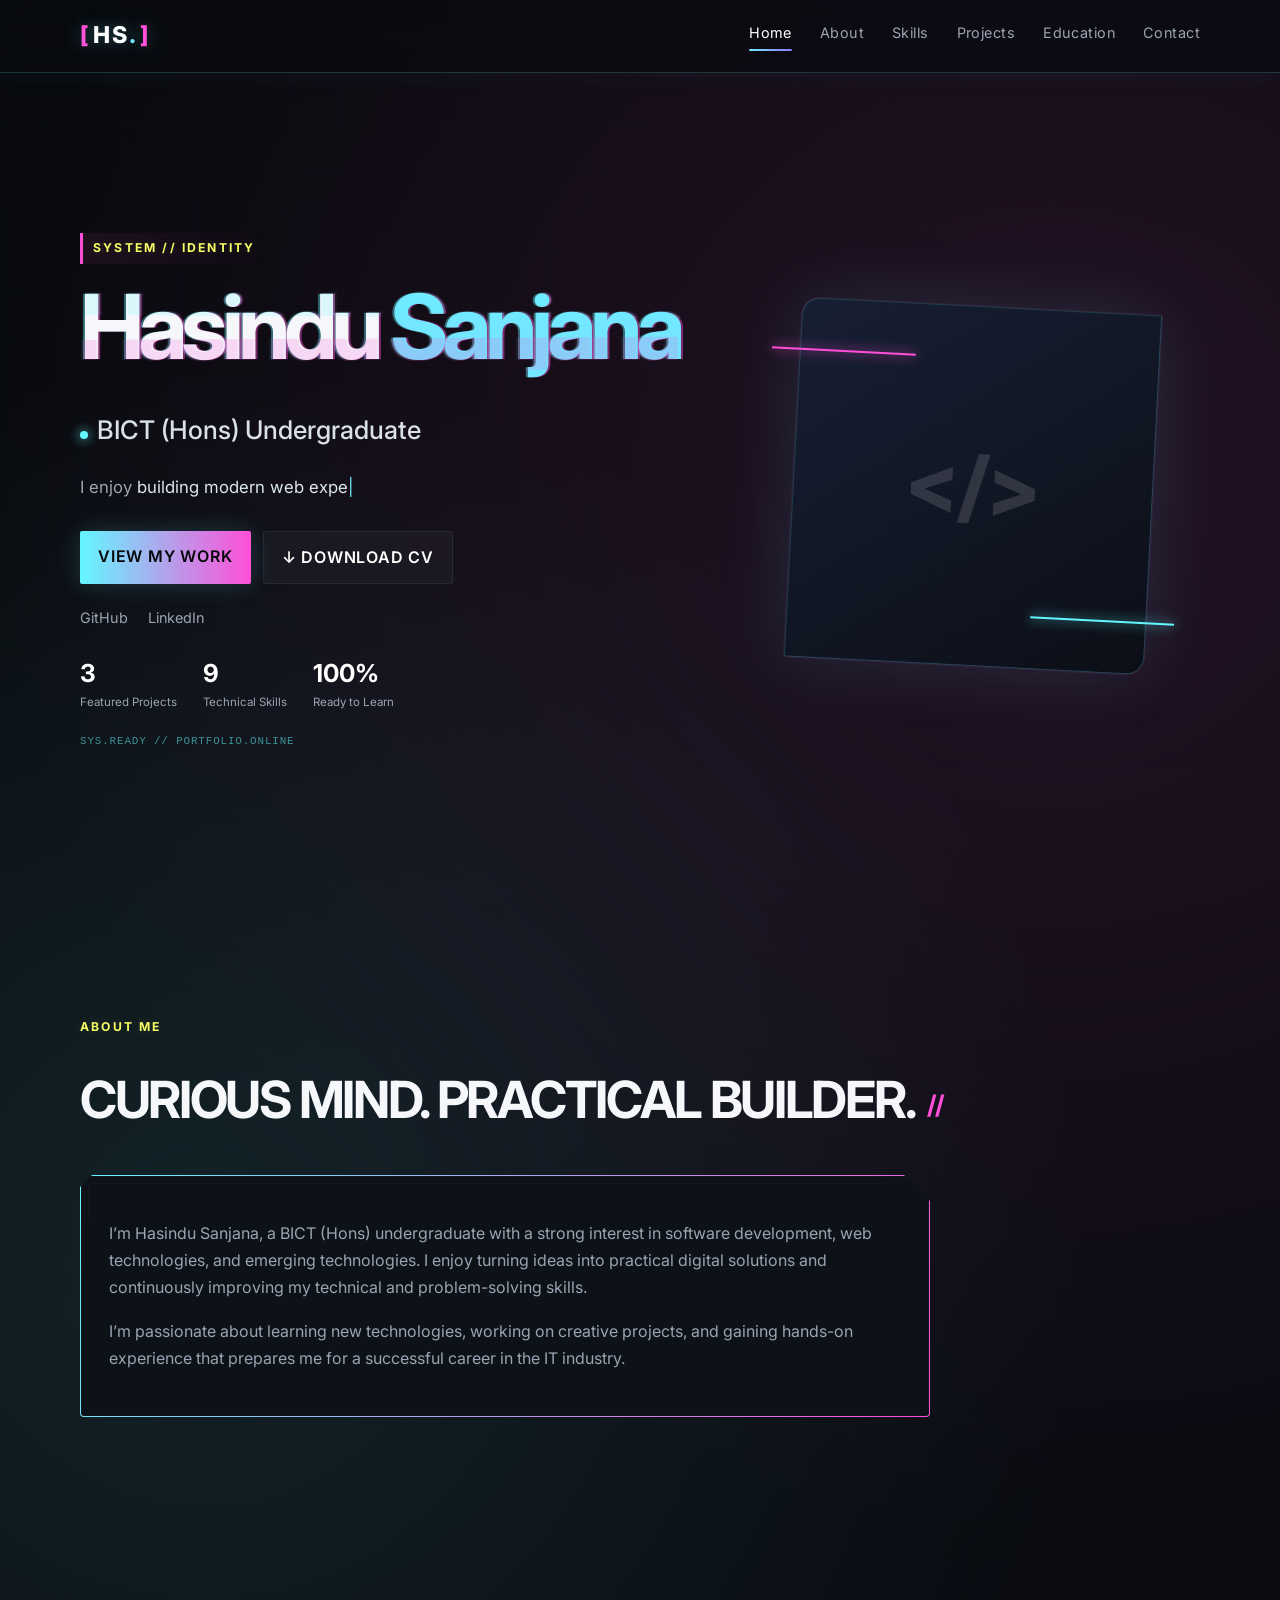
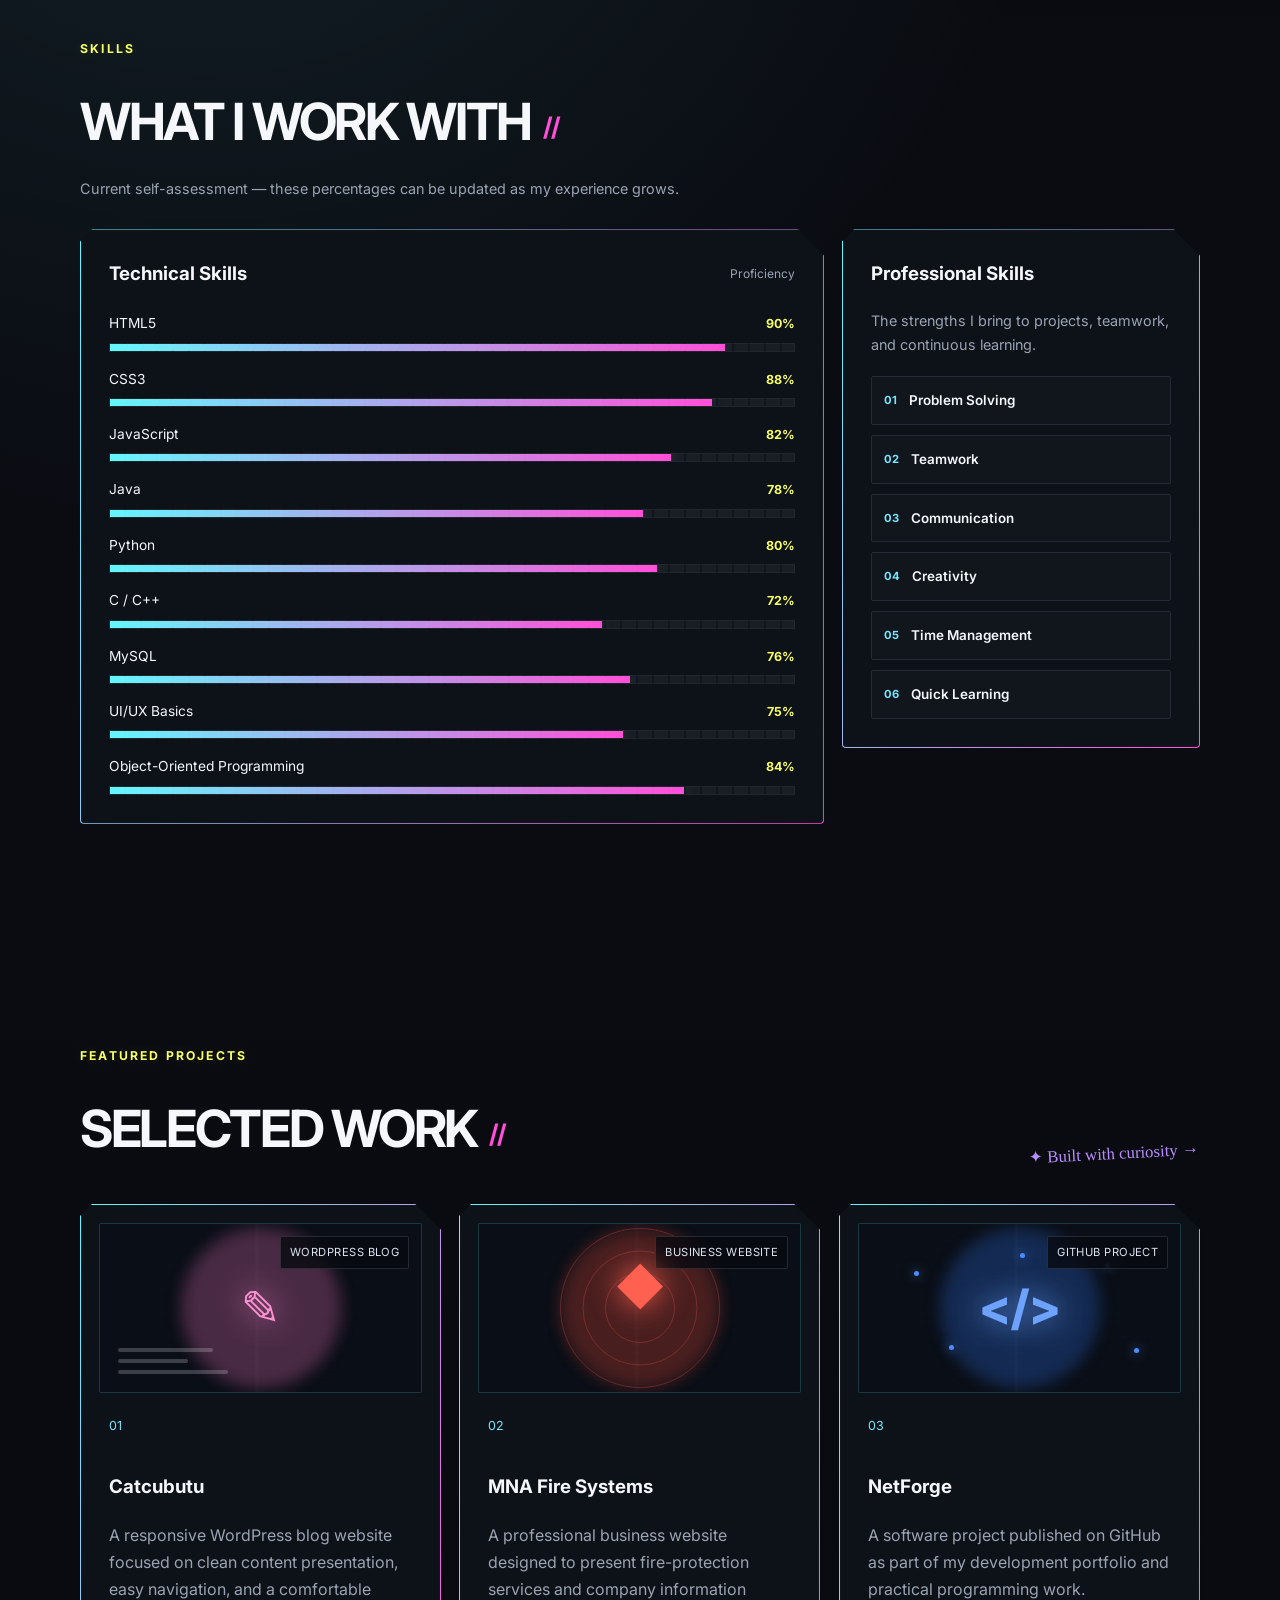
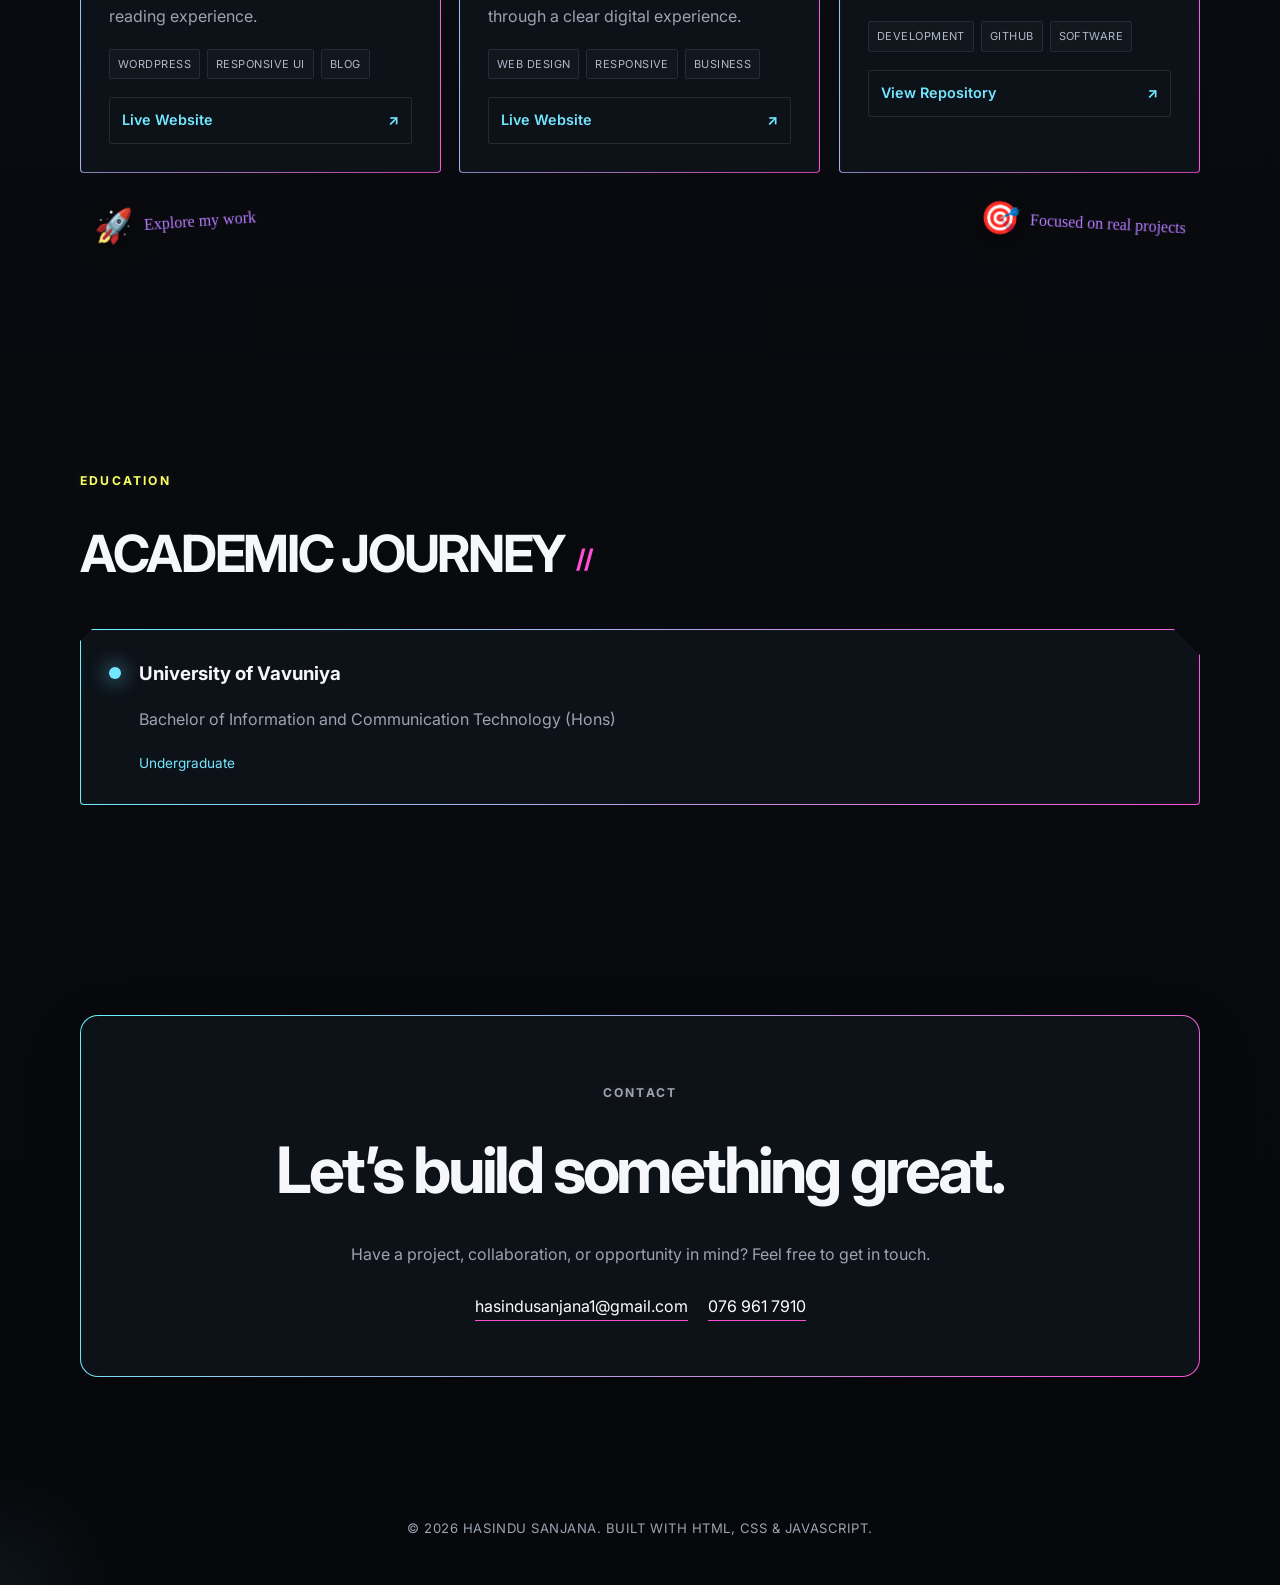
==== index.html @ 8f99d4d1 "first commit" ====
<!DOCTYPE html>
<html lang="en">
<head>
  <meta charset="UTF-8">
  <meta name="viewport" content="width=device-width, initial-scale=1.0">
  <meta name="description" content="Portfolio of Hasindu Sanjana, BICT (Hons) Undergraduate.">
  <title>Hasindu Sanjana | Portfolio</title>
  <link rel="stylesheet" href="style.css">
</head>
<body>
  <div class="punk-grid" aria-hidden="true"></div>
  <div class="scanlines" aria-hidden="true"></div>
  <div class="scroll-progress" aria-hidden="true"><span></span></div>
  <header>
    <nav class="nav container">
      <a class="logo" href="#home">HS<span>.</span></a>
      <button class="menu" aria-label="Toggle navigation">☰</button>
      <div class="nav-links">
        <a href="#home">Home</a><a href="#about">About</a><a href="#skills">Skills</a>
        <a href="#projects">Projects</a><a href="#education">Education</a><a href="#contact">Contact</a>
      </div>
    </nav>
  </header>

  <main>
    <section id="home" class="hero container">
      <div class="hero-copy reveal">
        <p class="eyebrow punk-label">SYSTEM // IDENTITY</p>
        <h1 class="glitch" data-text="Hasindu Sanjana">Hasindu <span>Sanjana</span></h1>
        <h2><span class="status-dot"></span>BICT (Hons) Undergraduate</h2>
        <p class="lead"><span id="typing-prefix">I enjoy </span><span id="typing-text"></span><span class="typing-cursor">|</span></p>
        <div class="actions">
          <a class="btn primary" href="#projects">View My Work</a>
          <a class="btn" href="Hasindu_Sanjana_CV.pdf" download>↓ Download CV</a>
        </div>
        <div class="socials">
          <a href="https://github.com/hasindusanjana1-pixel" target="_blank" rel="noopener">GitHub</a>
          <a href="https://www.linkedin.com/in/hasindu-sanjana-0719b5343" target="_blank" rel="noopener">LinkedIn</a>
        </div>
        <div class="hero-stats" aria-label="Portfolio highlights">
          <div><strong class="counter" data-target="3">0</strong><span>Featured Projects</span></div>
          <div><strong class="counter" data-target="9">0</strong><span>Technical Skills</span></div>
          <div><strong class="counter" data-target="100" data-suffix="%">0</strong><span>Ready to Learn</span></div>
        </div>
      </div>
      <div class="hero-art reveal" aria-hidden="true"><div class="orb"><span>&lt;/&gt;</span></div></div>
    </section>

    <section id="about" class="section container reveal">
      <p class="eyebrow">ABOUT ME</p><h2 class="section-title">Curious mind. Practical builder.</h2>
      <div class="glass punk-card about">
        <p>I’m Hasindu Sanjana, a BICT (Hons) undergraduate with a strong interest in software development, web technologies, and emerging technologies. I enjoy turning ideas into practical digital solutions and continuously improving my technical and problem-solving skills.</p>
        <p>I’m passionate about learning new technologies, working on creative projects, and gaining hands-on experience that prepares me for a successful career in the IT industry.</p>
      </div>
    </section>

    <section id="skills" class="section container reveal">
      <p class="eyebrow">SKILLS</p>
      <h2 class="section-title">What I work with</h2>
      <p class="skills-note">Current self-assessment — these percentages can be updated as my experience grows.</p>

      <div class="skills-layout">
        <article class="glass punk-card skill-chart-card">
          <div class="skill-chart-heading">
            <h3>Technical Skills</h3>
            <span>Proficiency</span>
          </div>

          <div class="skill-bars">
            <div class="skill-item" data-level="90">
              <div class="skill-meta"><span>HTML5</span><strong>90%</strong></div>
              <div class="skill-track"><span></span></div>
            </div>

            <div class="skill-item" data-level="88">
              <div class="skill-meta"><span>CSS3</span><strong>88%</strong></div>
              <div class="skill-track"><span></span></div>
            </div>

            <div class="skill-item" data-level="82">
              <div class="skill-meta"><span>JavaScript</span><strong>82%</strong></div>
              <div class="skill-track"><span></span></div>
            </div>

            <div class="skill-item" data-level="78">
              <div class="skill-meta"><span>Java</span><strong>78%</strong></div>
              <div class="skill-track"><span></span></div>
            </div>

            <div class="skill-item" data-level="80">
              <div class="skill-meta"><span>Python</span><strong>80%</strong></div>
              <div class="skill-track"><span></span></div>
            </div>

            <div class="skill-item" data-level="72">
              <div class="skill-meta"><span>C / C++</span><strong>72%</strong></div>
              <div class="skill-track"><span></span></div>
            </div>

            <div class="skill-item" data-level="76">
              <div class="skill-meta"><span>MySQL</span><strong>76%</strong></div>
              <div class="skill-track"><span></span></div>
            </div>

            <div class="skill-item" data-level="75">
              <div class="skill-meta"><span>UI/UX Basics</span><strong>75%</strong></div>
              <div class="skill-track"><span></span></div>
            </div>

            <div class="skill-item" data-level="84">
              <div class="skill-meta"><span>Object-Oriented Programming</span><strong>84%</strong></div>
              <div class="skill-track"><span></span></div>
            </div>
          </div>
        </article>

        <article class="glass punk-card professional-card">
          <h3>Professional Skills</h3>
          <p class="professional-intro">The strengths I bring to projects, teamwork, and continuous learning.</p>
          <div class="professional-grid">
            <div><span>01</span><b>Problem Solving</b></div>
            <div><span>02</span><b>Teamwork</b></div>
            <div><span>03</span><b>Communication</b></div>
            <div><span>04</span><b>Creativity</b></div>
            <div><span>05</span><b>Time Management</b></div>
            <div><span>06</span><b>Quick Learning</b></div>
          </div>
        </article>
      </div>
    </section>

    <section id="projects" class="section container reveal">
      <div class="project-heading">
        <div>
          <p class="eyebrow">FEATURED PROJECTS</p>
          <h2 class="section-title">Selected work</h2>
        </div>
        <div class="project-callout" aria-hidden="true">✦ Built with curiosity →</div>
      </div>

      <div class="project-grid">
        <article class="project glass punk-card tilt-card">
          <div class="project-visual blog-visual">
            <span class="visual-icon">✎</span>
            <div class="visual-lines"><i></i><i></i><i></i></div>
            <span class="floating-badge">WordPress Blog</span>
          </div>
          <div class="num">01</div>
          <h3>Catcubutu</h3>
          <p>A responsive WordPress blog website focused on clean content presentation, easy navigation, and a comfortable reading experience.</p>
          <div class="tech-row"><span>WordPress</span><span>Responsive UI</span><span>Blog</span></div>
          <a class="project-link" href="https://catcubutu.com/" target="_blank" rel="noopener">Live Website <b>↗</b></a>
        </article>

        <article class="project glass punk-card tilt-card">
          <div class="project-visual fire-visual">
            <span class="visual-icon">◆</span>
            <div class="fire-rings"><i></i><i></i><i></i></div>
            <span class="floating-badge">Business Website</span>
          </div>
          <div class="num">02</div>
          <h3>MNA Fire Systems</h3>
          <p>A professional business website designed to present fire-protection services and company information through a clear digital experience.</p>
          <div class="tech-row"><span>Web Design</span><span>Responsive</span><span>Business</span></div>
          <a class="project-link" href="https://mnafiresystems.com/" target="_blank" rel="noopener">Live Website <b>↗</b></a>
        </article>

        <article class="project glass punk-card tilt-card">
          <div class="project-visual netforge-visual">
            <span class="visual-icon">&lt;/&gt;</span>
            <div class="code-dots"><i></i><i></i><i></i><i></i><i></i></div>
            <span class="floating-badge">GitHub Project</span>
          </div>
          <div class="num">03</div>
          <h3>NetForge</h3>
          <p>A software project published on GitHub as part of my development portfolio and practical programming work.</p>
          <div class="tech-row"><span>Development</span><span>GitHub</span><span>Software</span></div>
          <a class="project-link" href="https://github.com/hasindusanjana1-pixel/netforge" target="_blank" rel="noopener">View Repository <b>↗</b></a>
        </article>
      </div>

      <div class="clipart-row" aria-hidden="true">
        <div class="clip rocket">🚀<span>Explore my work</span></div>
        <div class="clip target">🎯<span>Focused on real projects</span></div>
      </div>
    </section>

    <section id="education" class="section container reveal">
      <p class="eyebrow">EDUCATION</p><h2 class="section-title">Academic journey</h2>
      <article class="glass punk-card education"><div class="dot"></div><div>
        <h3>University of Vavuniya</h3>
        <p>Bachelor of Information and Communication Technology (Hons)</p><span>Undergraduate</span>
      </div></article>
    </section>

    <section id="contact" class="section container reveal">
      <div class="contact glass">
        <p class="eyebrow">CONTACT</p><h2>Let’s build something great.</h2>
        <p>Have a project, collaboration, or opportunity in mind? Feel free to get in touch.</p>
        <div class="contact-links">
          <a href="mailto:hasindusanjana1@gmail.com">hasindusanjana1@gmail.com</a>
          <a href="tel:+94769617910">076 961 7910</a>
        </div>
      </div>
    </section>
  </main>

  <button id="back-to-top" class="back-to-top" aria-label="Back to top">↑</button>

  <footer class="container">© <span id="year"></span> Hasindu Sanjana. Built with HTML, CSS & JavaScript.</footer>
  <script src="script.js"></script>
</body>
</html>
---- style.css ----
@import url('https://fonts.googleapis.com/css2?family=Inter:wght@400;500;600;700;800&display=swap');
:root{--bg:#090b10;--card:#11151dcc;--text:#f5f7fb;--muted:#9aa4b2;--line:#242b36;--accent:#72e7ff;--accent2:#8b7cff}
*{box-sizing:border-box}html{scroll-behavior:smooth}body{margin:0;background:radial-gradient(circle at 80% 10%,#17213a 0,transparent 27%),var(--bg);color:var(--text);font-family:Inter,system-ui,sans-serif;line-height:1.7}.container{width:min(1120px,90%);margin:auto}
header{position:fixed;inset:0 0 auto;z-index:20;background:#090b10b8;backdrop-filter:blur(16px);border-bottom:1px solid #ffffff0c}.nav{height:72px;display:flex;align-items:center;justify-content:space-between}.logo{font-size:1.45rem;font-weight:800;color:white;text-decoration:none}.logo span,.hero h1 span{color:var(--accent)}.nav-links{display:flex;gap:28px}.nav-links a,.socials a{color:var(--muted);text-decoration:none;font-size:.9rem}.nav-links a:hover,.socials a:hover{color:white}.menu{display:none;background:none;border:0;color:white;font-size:1.5rem}
.hero{min-height:100vh;display:grid;grid-template-columns:1.15fr .85fr;align-items:center;gap:50px;padding-top:72px}.eyebrow{letter-spacing:.18em;color:var(--accent);font-size:.76rem;font-weight:700}.hero h1{font-size:clamp(3.3rem,7vw,6.6rem);line-height:.92;margin:10px 0 18px;letter-spacing:-.07em}.hero h2{font-size:clamp(1.2rem,2vw,1.65rem);font-weight:500;color:#d9e0e9}.lead{max-width:620px;color:var(--muted);font-size:1.05rem}.actions{display:flex;gap:12px;flex-wrap:wrap;margin:30px 0 22px}.btn{padding:12px 18px;border:1px solid var(--line);border-radius:10px;color:white;text-decoration:none;font-weight:600;background:#ffffff08}.btn.primary{background:linear-gradient(135deg,var(--accent),var(--accent2));color:#071015;border:0}.socials{display:flex;gap:20px}
.hero-art{display:grid;place-items:center}.orb{width:min(360px,75vw);aspect-ratio:1;border-radius:50%;display:grid;place-items:center;background:radial-gradient(circle at 35% 30%,#72e7ff55,transparent 30%),linear-gradient(145deg,#172035,#0c1018);box-shadow:0 0 80px #72e7ff1f;border:1px solid #ffffff12}.orb span{font-size:5rem;font-weight:800;color:#ffffff22}
.section{padding:105px 0}.section-title{font-size:clamp(2rem,4vw,3.5rem);letter-spacing:-.045em;margin:6px 0 32px}.glass{background:linear-gradient(145deg,#151a23cc,#0d1118cc);border:1px solid var(--line);border-radius:18px;padding:28px;box-shadow:0 18px 55px #00000028}.about{max-width:850px}.about p,.project p,.contact>p,.education p{color:var(--muted)}
.skill-grid{display:grid;grid-template-columns:1fr 1fr;gap:18px}.glass h3{margin-top:0}.chips{display:flex;gap:9px;flex-wrap:wrap}.chips span{padding:8px 11px;border:1px solid var(--line);border-radius:999px;font-size:.82rem;color:#cdd5df;background:#ffffff05}
.project-grid{display:grid;grid-template-columns:repeat(3,1fr);gap:18px}.project{transition:.25s transform,.25s border-color}.project:hover{transform:translateY(-6px);border-color:#72e7ff66}.project .num{font-size:.78rem;color:var(--accent);margin-bottom:35px}.project a{color:var(--accent);text-decoration:none;font-weight:600;font-size:.9rem}
.education{display:flex;gap:18px;align-items:flex-start}.dot{width:12px;height:12px;border-radius:50%;background:var(--accent);box-shadow:0 0 20px var(--accent);margin-top:9px}.education h3{margin:0}.education span{color:var(--accent);font-size:.85rem}
.contact{text-align:center;padding:55px 25px}.contact h2{font-size:clamp(2rem,5vw,4rem);letter-spacing:-.05em;margin:6px 0}.contact-links{display:flex;justify-content:center;gap:20px;flex-wrap:wrap;margin-top:25px}.contact-links a{color:white;text-decoration:none;border-bottom:1px solid var(--accent)}
footer{padding:35px 0 45px;color:var(--muted);font-size:.82rem;text-align:center}.reveal{opacity:0;transform:translateY(22px);transition:.7s ease}.reveal.show{opacity:1;transform:none}
@media(max-width:800px){.hero{grid-template-columns:1fr}.hero-art{display:none}.skill-grid,.project-grid{grid-template-columns:1fr}.menu{display:block}.nav-links{display:none;position:absolute;top:72px;left:5%;right:5%;padding:18px;flex-direction:column;background:#10141cf5;border:1px solid var(--line);border-radius:14px}.nav-links.open{display:flex}.section{padding:80px 0}}


/* Interactive enhancements */
.scroll-progress{position:fixed;left:0;right:0;top:0;height:3px;z-index:100;background:transparent}
.scroll-progress span{display:block;height:100%;width:0;background:linear-gradient(90deg,var(--accent),var(--accent2));box-shadow:0 0 14px var(--accent)}
.nav-links a.active{color:white}
.nav-links a.active::after{content:"";display:block;height:2px;margin-top:4px;background:linear-gradient(90deg,var(--accent),var(--accent2));border-radius:99px}

.typing-cursor{color:var(--accent);animation:blink .8s steps(1) infinite}
@keyframes blink{50%{opacity:0}}

.hero-stats{display:flex;gap:26px;flex-wrap:wrap;margin-top:30px}
.hero-stats div{display:flex;flex-direction:column}
.hero-stats strong{font-size:1.55rem;line-height:1;color:white}
.hero-stats span{font-size:.72rem;color:var(--muted);margin-top:7px}

.project-heading{display:flex;justify-content:space-between;gap:30px;align-items:end}
.project-callout{font-family:cursive;color:#bb8cff;transform:rotate(-3deg);padding-bottom:35px;font-size:1.05rem}
.project{position:relative;overflow:hidden;transform-style:preserve-3d;will-change:transform}
.project::after{content:"";position:absolute;inset:-1px;pointer-events:none;background:radial-gradient(400px circle at var(--mx,50%) var(--my,50%),#72e7ff16,transparent 42%);opacity:0;transition:.25s}
.project:hover::after{opacity:1}
.project > *{position:relative;z-index:1}
.project-visual{height:170px;border:1px solid #ffffff13;border-radius:13px;margin:-10px -10px 22px;position:relative;overflow:hidden;display:grid;place-items:center;background:#0a0e16}
.project-visual::before{content:"";position:absolute;width:160px;height:160px;border-radius:50%;filter:blur(8px);opacity:.26}
.blog-visual::before{background:#ff7cc8}
.fire-visual::before{background:#ff503c}
.netforge-visual::before{background:#347cff}
.visual-icon{font-size:3rem;font-weight:800;position:relative;z-index:2;text-shadow:0 0 30px currentColor}
.blog-visual .visual-icon{color:#ff91d3}
.fire-visual .visual-icon{color:#ff604f}
.netforge-visual .visual-icon{color:#6da3ff}
.floating-badge{position:absolute;right:12px;top:12px;padding:6px 9px;border-radius:999px;background:#080b11cc;border:1px solid #ffffff1f;color:#dce4ef;font-size:.7rem;backdrop-filter:blur(8px)}
.visual-lines{position:absolute;left:18px;bottom:18px;display:grid;gap:7px}
.visual-lines i{display:block;height:4px;border-radius:9px;background:#ffffff34;width:95px}
.visual-lines i:nth-child(2){width:70px}.visual-lines i:nth-child(3){width:110px}
.fire-rings i{position:absolute;border:1px solid #ff5b4d44;border-radius:50%;inset:50%;transform:translate(-50%,-50%)}
.fire-rings i:nth-child(1){width:70px;height:70px}.fire-rings i:nth-child(2){width:115px;height:115px}.fire-rings i:nth-child(3){width:160px;height:160px}
.code-dots{position:absolute;inset:0}
.code-dots i{position:absolute;width:5px;height:5px;border-radius:50%;background:#4a8cff;box-shadow:0 0 12px #4a8cff}
.code-dots i:nth-child(1){left:17%;top:28%}.code-dots i:nth-child(2){left:28%;top:72%}.code-dots i:nth-child(3){right:22%;top:23%}.code-dots i:nth-child(4){right:13%;bottom:23%}.code-dots i:nth-child(5){left:50%;top:17%}
.tech-row{display:flex;flex-wrap:wrap;gap:7px;margin:18px 0}
.tech-row span{font-size:.69rem;border:1px solid var(--line);border-radius:999px;padding:5px 8px;color:#aeb9c8;background:#ffffff05}
.project-link{display:flex;justify-content:space-between;align-items:center;margin-top:16px;padding:10px 12px;border:1px solid #ffffff1a;border-radius:10px}
.project-link b{transition:.2s transform}
.project-link:hover b{transform:translate(3px,-3px)}

.clipart-row{display:flex;justify-content:space-between;align-items:center;margin-top:22px;padding:0 14px}
.clip{display:flex;align-items:center;gap:10px;font-size:2rem;filter:drop-shadow(0 8px 18px #000)}
.clip span{font-family:cursive;color:#b77cff;font-size:1rem}
.rocket{transform:rotate(-4deg)}.target{transform:rotate(3deg)}

.back-to-top{position:fixed;right:22px;bottom:22px;width:46px;height:46px;border-radius:50%;border:1px solid #ffffff1f;background:#111823e6;color:white;font-size:1.2rem;cursor:pointer;opacity:0;visibility:hidden;transform:translateY(12px);transition:.25s;z-index:50;backdrop-filter:blur(12px)}
.back-to-top.show{opacity:1;visibility:visible;transform:none}
.back-to-top:hover{border-color:var(--accent);box-shadow:0 0 25px #72e7ff25}

.cursor-glow{position:fixed;width:260px;height:260px;border-radius:50%;pointer-events:none;z-index:-1;background:radial-gradient(circle,#72e7ff0e,transparent 65%);transform:translate(-50%,-50%)}

@media(max-width:800px){
  .project-heading{align-items:flex-start}.project-callout{display:none}
  .clipart-row{justify-content:center}.target{display:none}
  .hero-stats{gap:18px}.hero-stats div{min-width:92px}
}
@media(prefers-reduced-motion:reduce){
  *,*::before,*::after{scroll-behavior:auto!important;animation:none!important;transition:none!important}
  .reveal{opacity:1;transform:none}
}


/* Skill percentage chart */
.skills-note{color:var(--muted);margin-top:-20px;margin-bottom:28px;font-size:.9rem}
.skills-layout{display:grid;grid-template-columns:1.35fr .65fr;gap:18px;align-items:start}
.skill-chart-heading{display:flex;justify-content:space-between;align-items:center;margin-bottom:22px}
.skill-chart-heading h3{margin:0}
.skill-chart-heading span{font-size:.75rem;color:var(--muted)}
.skill-bars{display:grid;gap:16px}
.skill-meta{display:flex;justify-content:space-between;gap:14px;align-items:center;margin-bottom:7px;font-size:.86rem}
.skill-meta strong{color:var(--accent);font-size:.78rem}
.skill-track{height:9px;border-radius:999px;background:#ffffff0a;border:1px solid #ffffff0b;overflow:hidden}
.skill-track span{display:block;width:0;height:100%;border-radius:inherit;background:linear-gradient(90deg,var(--accent),var(--accent2));box-shadow:0 0 16px #72e7ff33;transition:width 1.15s cubic-bezier(.2,.8,.2,1)}
.skill-item.animate .skill-track span{width:var(--level)}
.professional-intro{color:var(--muted);font-size:.9rem;margin-bottom:18px}
.professional-grid{display:grid;gap:10px}
.professional-grid div{display:flex;align-items:center;gap:12px;padding:12px;border:1px solid var(--line);border-radius:12px;background:#ffffff04;transition:.2s transform,.2s border-color}
.professional-grid div:hover{transform:translateX(4px);border-color:#72e7ff55}
.professional-grid span{font-size:.7rem;color:var(--accent);font-weight:700}
.professional-grid b{font-size:.84rem;font-weight:600}
#typing-text{color:#dce6f2}
@media(max-width:800px){
  .skills-layout{grid-template-columns:1fr}
}


/* =========================================================
   CYBERPUNK / PUNK VISUAL LAYER
   ========================================================= */

:root{
  --punk-cyan:#63f6ff;
  --punk-pink:#ff4fd8;
  --punk-yellow:#f8ff65;
  --punk-deep:#08090d;
}

/* Background grid + subtle scanlines */
body{
  position:relative;
  overflow-x:hidden;
  background:
    radial-gradient(circle at 82% 10%, rgba(255,79,216,.11), transparent 24%),
    radial-gradient(circle at 16% 26%, rgba(99,246,255,.10), transparent 24%),
    linear-gradient(180deg,#08090d 0%,#0a0c12 45%,#07080b 100%);
}
.punk-grid{
  position:fixed;
  inset:0;
  pointer-events:none;
  z-index:-3;
  opacity:.2;
  background-image:
    linear-gradient(rgba(99,246,255,.08) 1px,transparent 1px),
    linear-gradient(90deg,rgba(99,246,255,.08) 1px,transparent 1px);
  background-size:42px 42px;
  mask-image:linear-gradient(to bottom,rgba(0,0,0,.85),transparent 92%);
}
.scanlines{
  position:fixed;
  inset:0;
  z-index:90;
  pointer-events:none;
  opacity:.055;
  background:repeating-linear-gradient(
    to bottom,
    rgba(255,255,255,.45) 0,
    rgba(255,255,255,.45) 1px,
    transparent 1px,
    transparent 4px
  );
  mix-blend-mode:soft-light;
}

/* Navigation */
header{
  border-bottom:1px solid rgba(99,246,255,.18);
  box-shadow:0 0 28px rgba(99,246,255,.05);
}
.logo{
  letter-spacing:.08em;
  text-shadow:0 0 16px rgba(99,246,255,.35);
}
.logo::before{
  content:"[";
  color:var(--punk-pink);
  margin-right:3px;
}
.logo::after{
  content:"]";
  color:var(--punk-pink);
  margin-left:3px;
}
.nav-links a{
  position:relative;
  letter-spacing:.03em;
}
.nav-links a:hover{
  color:var(--punk-cyan);
  text-shadow:0 0 10px rgba(99,246,255,.45);
}

/* Hero punk label */
.punk-label{
  display:inline-flex;
  align-items:center;
  gap:9px;
  padding:5px 10px;
  border-left:3px solid var(--punk-pink);
  background:linear-gradient(90deg,rgba(255,79,216,.08),transparent);
  color:var(--punk-yellow);
}
.status-dot{
  display:inline-block;
  width:8px;
  height:8px;
  margin-right:9px;
  border-radius:50%;
  background:var(--punk-cyan);
  box-shadow:0 0 12px var(--punk-cyan);
  animation:pulseDot 1.6s infinite;
}
@keyframes pulseDot{
  50%{opacity:.45;box-shadow:0 0 4px var(--punk-cyan)}
}

/* Glitch title */
.glitch{
  position:relative;
  display:inline-block;
  text-shadow:
    2px 0 0 rgba(255,79,216,.45),
    -2px 0 0 rgba(99,246,255,.4);
}
.glitch::before,
.glitch::after{
  content:attr(data-text);
  position:absolute;
  inset:0;
  pointer-events:none;
  opacity:.18;
}
.glitch::before{
  color:var(--punk-cyan);
  transform:translate(2px,-1px);
  clip-path:polygon(0 0,100% 0,100% 40%,0 36%);
  animation:glitchTop 3.8s infinite steps(1);
}
.glitch::after{
  color:var(--punk-pink);
  transform:translate(-2px,1px);
  clip-path:polygon(0 64%,100% 60%,100% 100%,0 100%);
  animation:glitchBottom 4.4s infinite steps(1);
}
@keyframes glitchTop{
  0%,88%,100%{transform:translate(2px,-1px)}
  89%{transform:translate(7px,-2px)}
  91%{transform:translate(-5px,1px)}
  93%{transform:translate(2px,-1px)}
}
@keyframes glitchBottom{
  0%,84%,100%{transform:translate(-2px,1px)}
  85%{transform:translate(-7px,2px)}
  87%{transform:translate(6px,-1px)}
  89%{transform:translate(-2px,1px)}
}

/* Punk cards */
.punk-card{
  position:relative;
  border-radius:4px;
  border:1px solid rgba(99,246,255,.18);
  background:
    linear-gradient(135deg,rgba(18,22,30,.94),rgba(10,12,18,.95)),
    linear-gradient(90deg,rgba(255,79,216,.08),transparent);
  clip-path:polygon(
    0 12px,
    12px 0,
    calc(100% - 26px) 0,
    100% 26px,
    100% 100%,
    0 100%
  );
  box-shadow:
    inset 0 0 0 1px rgba(255,255,255,.015),
    0 18px 50px rgba(0,0,0,.35);
}
.punk-card::before{
  content:"";
  position:absolute;
  top:0;
  left:18px;
  width:62px;
  height:2px;
  background:linear-gradient(90deg,var(--punk-cyan),var(--punk-pink));
  box-shadow:0 0 16px rgba(99,246,255,.4);
}
.punk-card:hover{
  border-color:rgba(99,246,255,.55);
  box-shadow:
    0 0 0 1px rgba(255,79,216,.08),
    0 0 34px rgba(99,246,255,.09),
    0 20px 60px rgba(0,0,0,.4);
}

/* Section headers */
.section-title{
  position:relative;
  display:inline-block;
  text-transform:uppercase;
}
.section-title::after{
  content:"//";
  margin-left:12px;
  color:var(--punk-pink);
  font-size:.5em;
  vertical-align:middle;
}
.eyebrow{
  color:var(--punk-yellow);
  text-shadow:0 0 12px rgba(248,255,101,.15);
}

/* Buttons */
.btn{
  border-radius:2px;
  text-transform:uppercase;
  letter-spacing:.05em;
  position:relative;
  overflow:hidden;
}
.btn::before{
  content:"";
  position:absolute;
  inset:0;
  background:linear-gradient(90deg,transparent,rgba(255,255,255,.08),transparent);
  transform:translateX(-120%);
  transition:.45s transform;
}
.btn:hover::before{transform:translateX(120%)}
.btn.primary{
  background:linear-gradient(90deg,var(--punk-cyan),var(--punk-pink));
  color:#05070a;
  box-shadow:0 0 24px rgba(99,246,255,.18);
}

/* Hero art */
.orb{
  border-radius:18px 2px 18px 2px;
  transform:rotate(3deg);
  background:
    linear-gradient(145deg,rgba(23,32,53,.95),rgba(11,15,22,.96)),
    repeating-linear-gradient(90deg,transparent 0 14px,rgba(255,255,255,.02) 14px 15px);
  border:1px solid rgba(99,246,255,.2);
  box-shadow:
    0 0 0 1px rgba(255,79,216,.08),
    0 0 75px rgba(99,246,255,.12);
}
.orb::before,
.orb::after{
  content:"";
  position:absolute;
  width:40%;
  height:2px;
  background:var(--punk-pink);
  box-shadow:0 0 12px var(--punk-pink);
}
.orb::before{top:14%;left:-8%}
.orb::after{bottom:14%;right:-8%;background:var(--punk-cyan);box-shadow:0 0 12px var(--punk-cyan)}

/* Skill chart punk treatment */
.skill-track{
  border-radius:0;
  background:
    repeating-linear-gradient(
      90deg,
      rgba(255,255,255,.05) 0 14px,
      rgba(255,255,255,.015) 14px 16px
    );
}
.skill-track span{
  border-radius:0;
  background:linear-gradient(90deg,var(--punk-cyan),var(--punk-pink));
}
.skill-meta strong{
  color:var(--punk-yellow);
}
.professional-grid div{
  border-radius:2px;
}
.professional-grid div:hover{
  border-color:var(--punk-pink);
  box-shadow:inset 4px 0 0 var(--punk-pink);
}

/* Project visuals */
.project-visual{
  border-radius:2px;
  border-color:rgba(99,246,255,.18);
}
.project-visual::after{
  content:"";
  position:absolute;
  inset:0;
  background:
    linear-gradient(90deg,transparent 0 48%,rgba(255,255,255,.025) 49%,transparent 50%),
    repeating-linear-gradient(0deg,transparent 0 7px,rgba(255,255,255,.02) 8px);
  pointer-events:none;
}
.floating-badge,
.tech-row span{
  border-radius:2px;
  text-transform:uppercase;
  letter-spacing:.04em;
}
.project-link{
  border-radius:2px;
}
.project-link:hover{
  color:var(--punk-yellow);
  border-color:var(--punk-yellow);
}

/* Contact */
.contact-links a{
  border-bottom-color:var(--punk-pink);
}
.contact-links a:hover{
  color:var(--punk-cyan);
  text-shadow:0 0 12px rgba(99,246,255,.3);
}

/* Footer */
footer{
  letter-spacing:.04em;
  text-transform:uppercase;
}

/* Random tiny HUD tags */
.hero-copy::after{
  content:"SYS.READY // PORTFOLIO.ONLINE";
  display:block;
  margin-top:20px;
  font-family:monospace;
  font-size:.68rem;
  letter-spacing:.08em;
  color:rgba(99,246,255,.55);
}

/* Mobile tuning */
@media(max-width:800px){
  .scanlines{opacity:.035}
  .punk-grid{background-size:30px 30px;opacity:.14}
  .glitch::before,.glitch::after{display:none}
  .punk-card{clip-path:polygon(0 8px,8px 0,calc(100% - 18px) 0,100% 18px,100% 100%,0 100%)}
}

@media(prefers-reduced-motion:reduce){
  .glitch::before,.glitch::after,.status-dot{animation:none!important}
}

.punk-flicker{
  filter:brightness(1.35);
  text-shadow:
    2px 0 var(--punk-pink),
    -2px 0 var(--punk-cyan),
    0 0 18px rgba(99,246,255,.45)!important;
}


/* About section: neon accent now travels around the whole card */
#about .about{
  position:relative;
  overflow:hidden;
  border:1px solid transparent;
  background:
    linear-gradient(#0d1118,#0d1118) padding-box,
    linear-gradient(115deg,
      var(--punk-cyan),
      var(--punk-pink),
      rgba(99,246,255,.18),
      var(--punk-cyan)
    ) border-box;
  background-size:100% 100%, 300% 300%;
  animation:aboutBorderFlow 5.5s linear infinite;
}

/* Remove the old short line on top of this card only */
#about .about::before{
  display:none;
}

#about .about::after{
  content:"";
  position:absolute;
  inset:7px;
  pointer-events:none;
  border:1px solid rgba(255,255,255,.025);
  clip-path:polygon(0 0,38px 0,38px 1px,1px 1px,1px 38px,0 38px,0 0,
                    100% 0,calc(100% - 38px) 0,calc(100% - 38px) 1px,calc(100% - 1px) 1px,calc(100% - 1px) 38px,100% 38px);
}

@keyframes aboutBorderFlow{
  0%{background-position:0 0,0% 50%}
  50%{background-position:0 0,100% 50%}
  100%{background-position:0 0,0% 50%}
}

@media(prefers-reduced-motion:reduce){
  #about .about{animation:none}
}


/* Apply animated neon border flow to the main portfolio cards */
#skills .glass,
#projects .project,
#education .education,
#contact .contact{
  position:relative;
  overflow:hidden;
  border:1px solid transparent;
  background:
    linear-gradient(#0d1118,#0d1118) padding-box,
    linear-gradient(115deg,
      var(--punk-cyan),
      var(--punk-pink),
      rgba(99,246,255,.18),
      var(--punk-cyan)
    ) border-box;
  background-size:100% 100%, 300% 300%;
  animation:sectionBorderFlow 5.5s linear infinite;
}

/* Remove short top accent line where the full border animation is used */
#skills .glass::before,
#projects .project::before,
#education .education::before,
#contact .contact::before{
  display:none;
}

@keyframes sectionBorderFlow{
  0%{background-position:0 0,0% 50%}
  50%{background-position:0 0,100% 50%}
  100%{background-position:0 0,0% 50%}
}

@media(prefers-reduced-motion:reduce){
  #skills .glass,
  #projects .project,
  #education .education,
  #contact .contact{
    animation:none;
  }
}
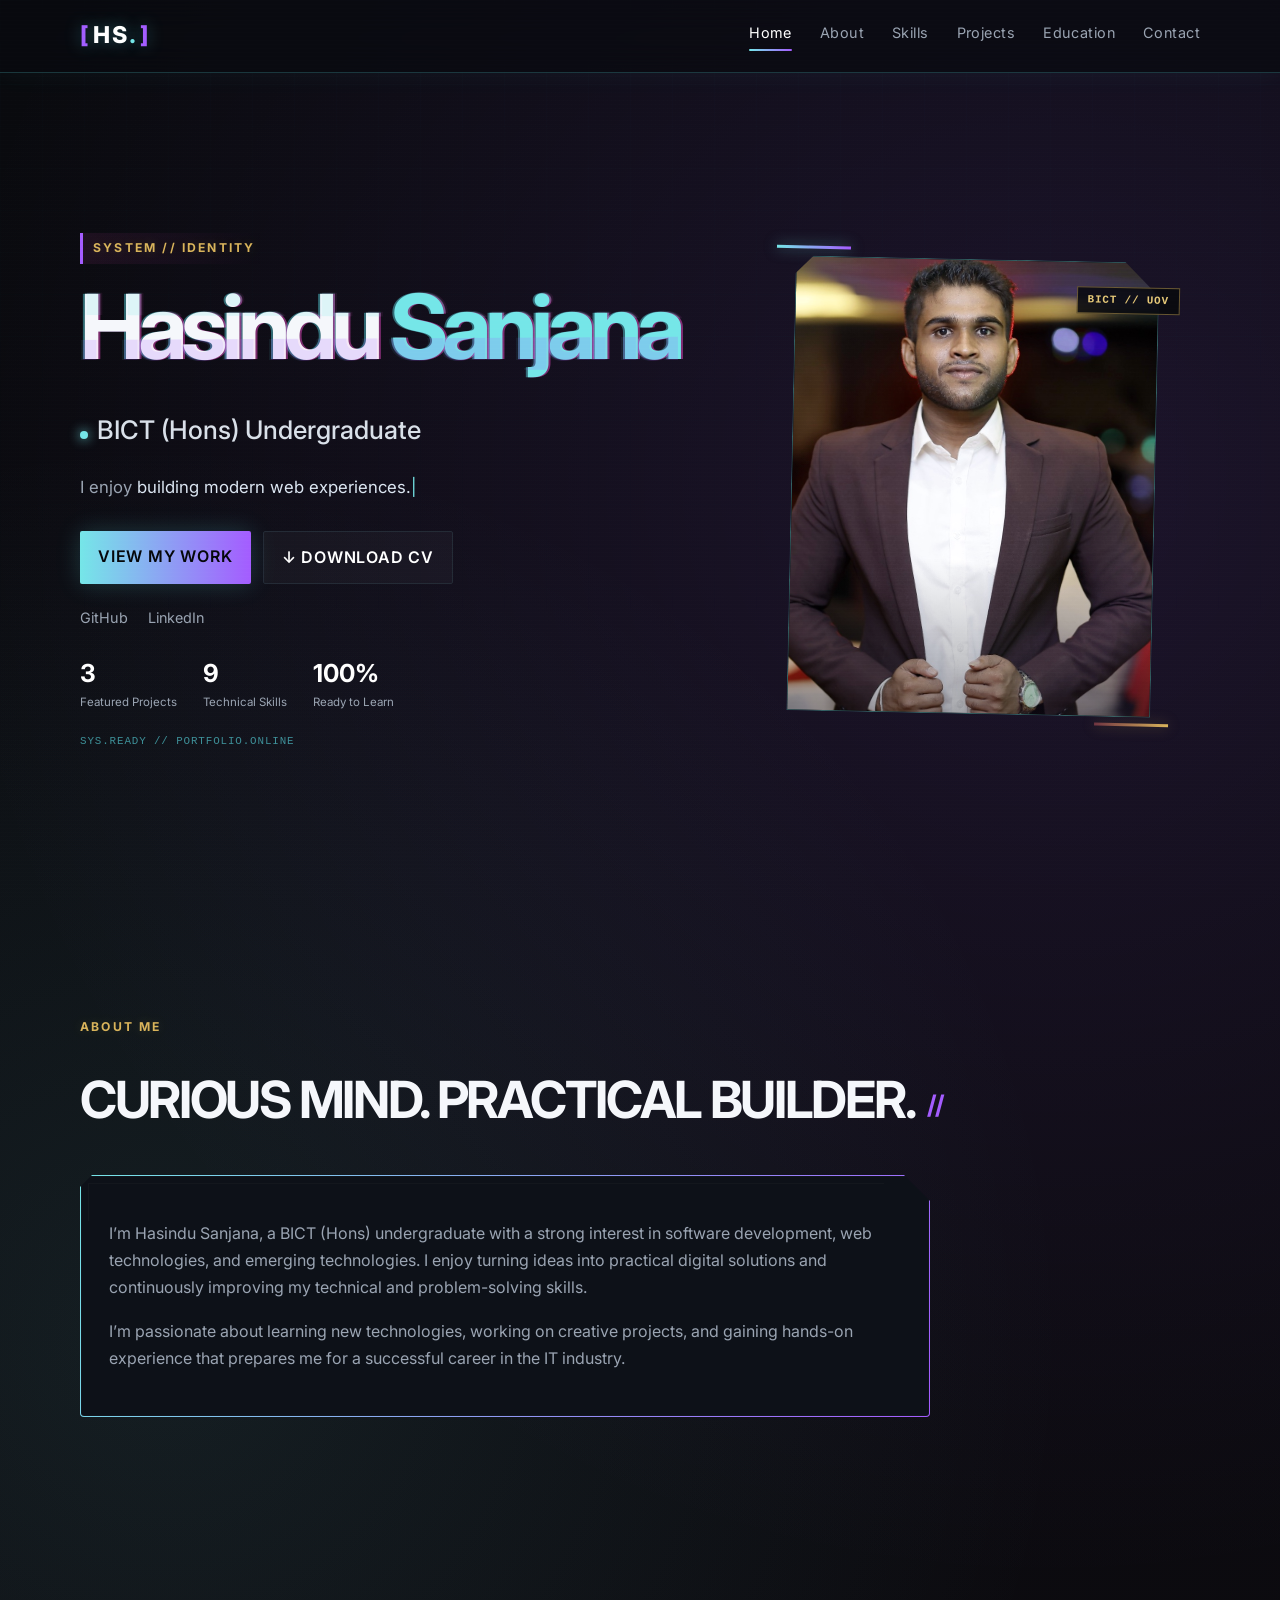
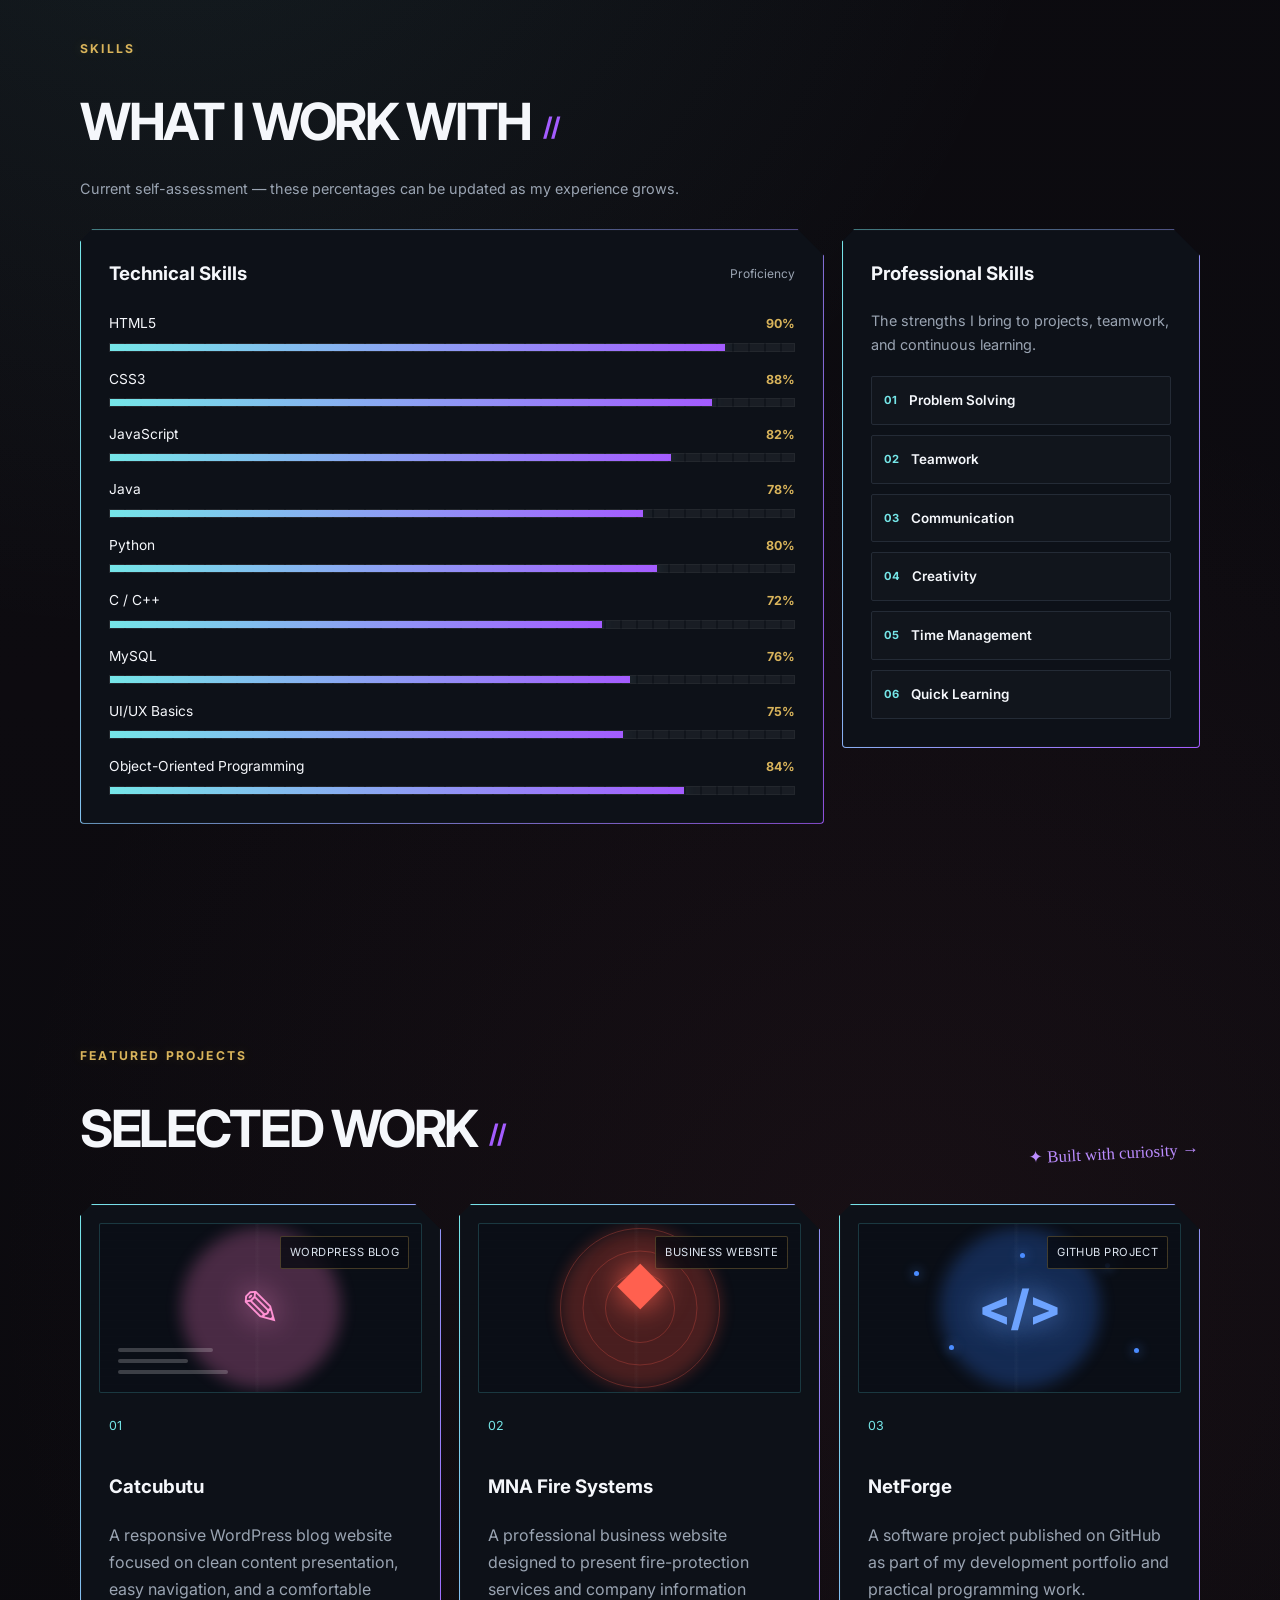
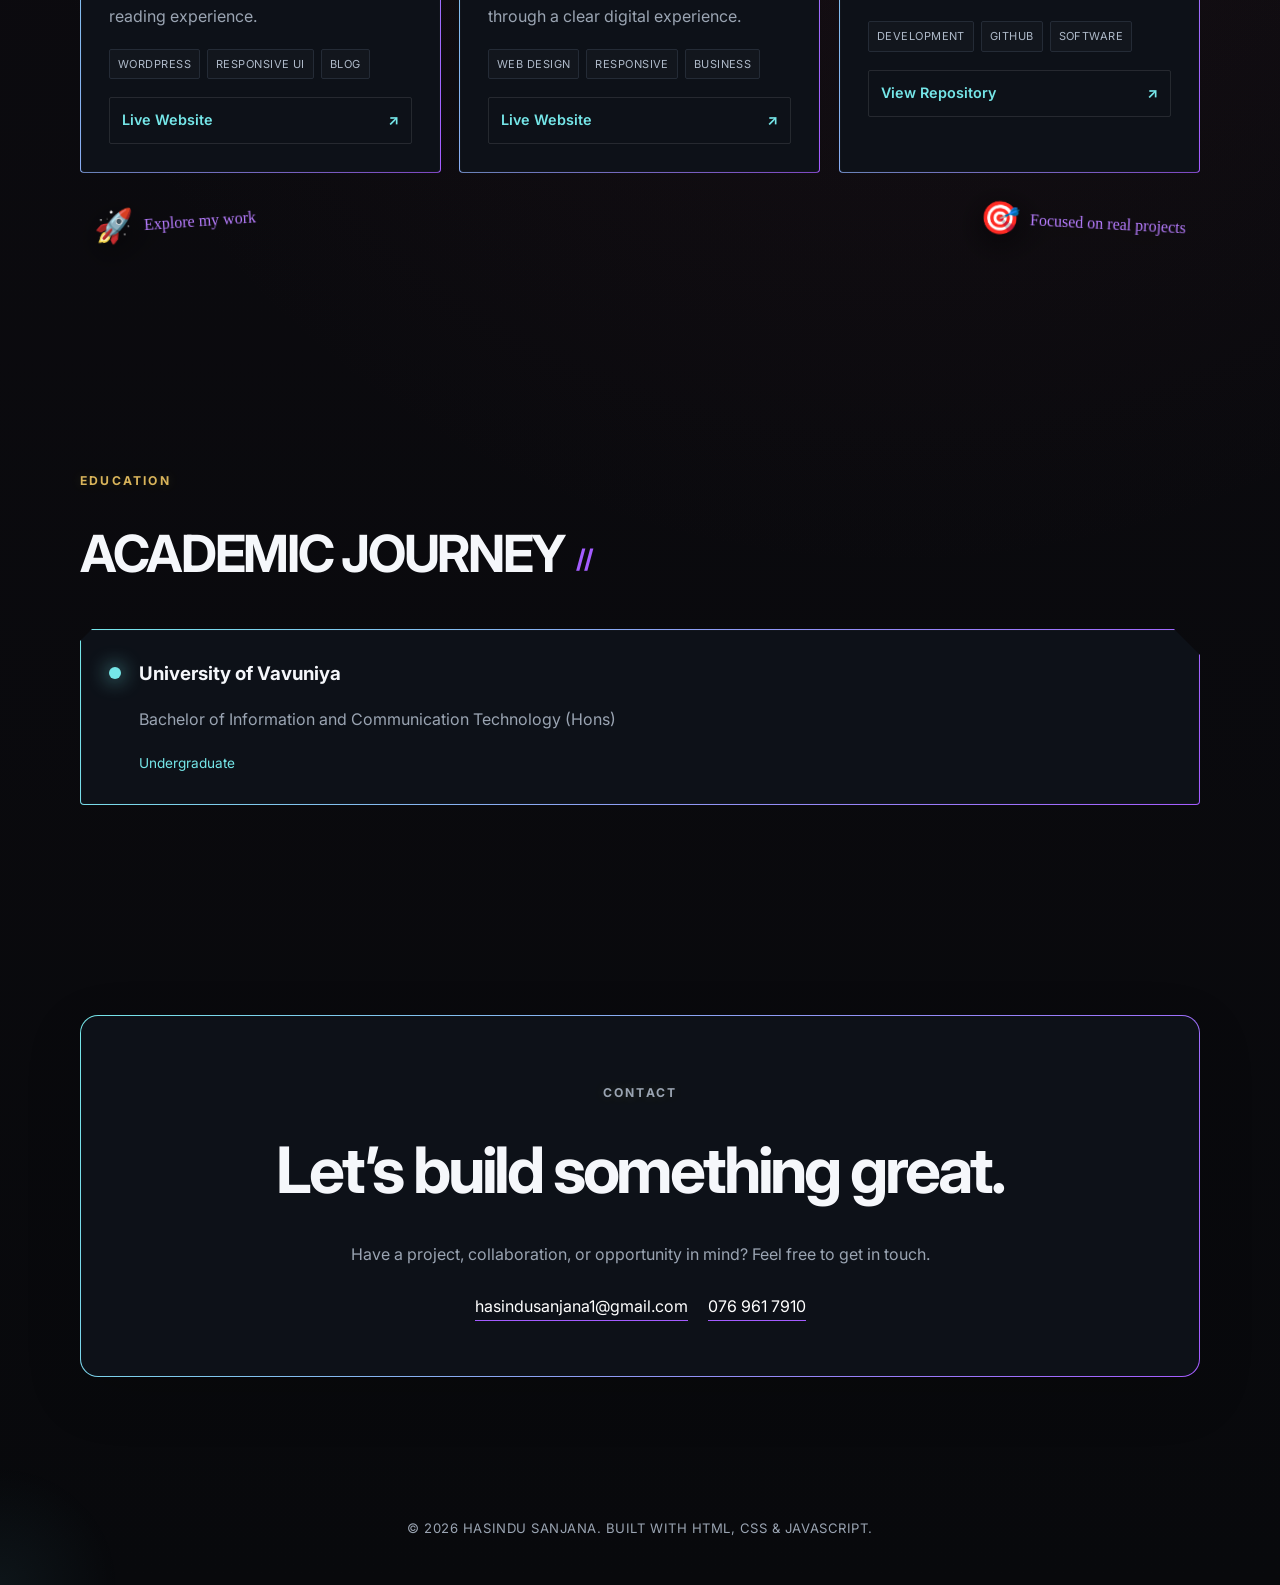
==== commit ddc8868a: "Add files via upload" ====
--- a/index.html
+++ b/index.html
@@ -31,7 +31,7 @@
         <p class="lead"><span id="typing-prefix">I enjoy </span><span id="typing-text"></span><span class="typing-cursor">|</span></p>
         <div class="actions">
           <a class="btn primary" href="#projects">View My Work</a>
-          <a class="btn" href="Hasindu_Sanjana_CV.pdf" download>↓ Download CV</a>
+          <a class="btn" href="Hasindu_Sanjana_Professional_CV.pdf" download>↓ Download CV</a>
         </div>
         <div class="socials">
           <a href="https://github.com/hasindusanjana1-pixel" target="_blank" rel="noopener">GitHub</a>
@@ -43,7 +43,12 @@
           <div><strong class="counter" data-target="100" data-suffix="%">0</strong><span>Ready to Learn</span></div>
         </div>
       </div>
-      <div class="hero-art reveal" aria-hidden="true"><div class="orb"><span>&lt;/&gt;</span></div></div>
+      <div class="hero-art reveal" aria-hidden="true"><div class="profile-photo-wrap">
+          <div class="profile-photo-frame">
+            <img src="hasindu-profile.jpg" alt="Hasindu Sanjana" class="profile-photo">
+          </div>
+          <span class="photo-tag">BICT // UOV</span>
+        </div></div>
     </section>
 
     <section id="about" class="section container reveal">
--- a/style.css
+++ b/style.css
@@ -532,3 +532,30 @@
     animation:none;
   }
 }
+
+/* Profile portrait + photo-matched cyberpunk colours */
+:root{--punk-cyan:#75e6e8;--punk-pink:#a45cff;--punk-yellow:#d9b45b;--accent:#75e6e8;--accent2:#a45cff}
+body{background:
+radial-gradient(circle at 82% 10%,rgba(164,92,255,.12),transparent 25%),
+radial-gradient(circle at 13% 28%,rgba(117,230,232,.09),transparent 25%),
+radial-gradient(circle at 70% 60%,rgba(111,52,64,.12),transparent 30%),
+linear-gradient(180deg,#090a0e 0%,#0d0b10 48%,#08090c 100%)}
+.profile-photo-wrap{position:relative;width:min(390px,90vw);margin-inline:auto;padding:13px;transform:rotate(1.2deg)}
+.profile-photo-frame{position:relative;overflow:hidden;aspect-ratio:4/5;
+clip-path:polygon(0 18px,18px 0,calc(100% - 34px) 0,100% 34px,100% 100%,0 100%);
+background:#0b0d12;border:1px solid rgba(117,230,232,.38);
+box-shadow:0 0 0 1px rgba(164,92,255,.12),0 0 34px rgba(164,92,255,.13),0 22px 70px rgba(0,0,0,.55)}
+.profile-photo-frame::before{content:"";position:absolute;inset:0;z-index:2;pointer-events:none;
+background:linear-gradient(135deg,rgba(117,230,232,.10),transparent 28%),linear-gradient(315deg,rgba(164,92,255,.11),transparent 30%);mix-blend-mode:screen}
+.profile-photo-frame::after{content:"";position:absolute;left:0;right:0;bottom:0;height:34%;z-index:2;pointer-events:none;background:linear-gradient(transparent,rgba(9,10,14,.34))}
+.profile-photo{width:100%;height:100%;object-fit:cover;object-position:center 28%;display:block;filter:saturate(.92) contrast(1.03);transition:.45s}
+.profile-photo-wrap:hover .profile-photo{transform:scale(1.025);filter:saturate(1) contrast(1.04)}
+.profile-photo-wrap::before,.profile-photo-wrap::after{content:"";position:absolute;z-index:4;width:74px;height:3px}
+.profile-photo-wrap::before{top:3px;left:-6px;background:linear-gradient(90deg,#75e6e8,#a45cff);box-shadow:0 0 14px rgba(117,230,232,.5)}
+.profile-photo-wrap::after{right:-5px;bottom:4px;background:linear-gradient(90deg,#6f3440,#d9b45b);box-shadow:0 0 14px rgba(217,180,91,.35)}
+.photo-tag{position:absolute;right:-8px;top:38px;z-index:5;padding:7px 10px;background:rgba(9,10,14,.88);
+border:1px solid rgba(217,180,91,.45);color:#e7c978;font:700 .68rem/1 monospace;letter-spacing:.08em}
+.btn.primary{background:linear-gradient(90deg,#75e6e8,#a45cff)}
+.punk-card{background:linear-gradient(135deg,rgba(20,19,25,.96),rgba(10,12,17,.96)),linear-gradient(90deg,rgba(111,52,64,.08),transparent)}
+.floating-badge{border-color:rgba(217,180,91,.28)}
+@media(max-width:800px){.profile-photo-wrap{width:min(330px,86vw);margin-top:20px}.photo-tag{right:0}}
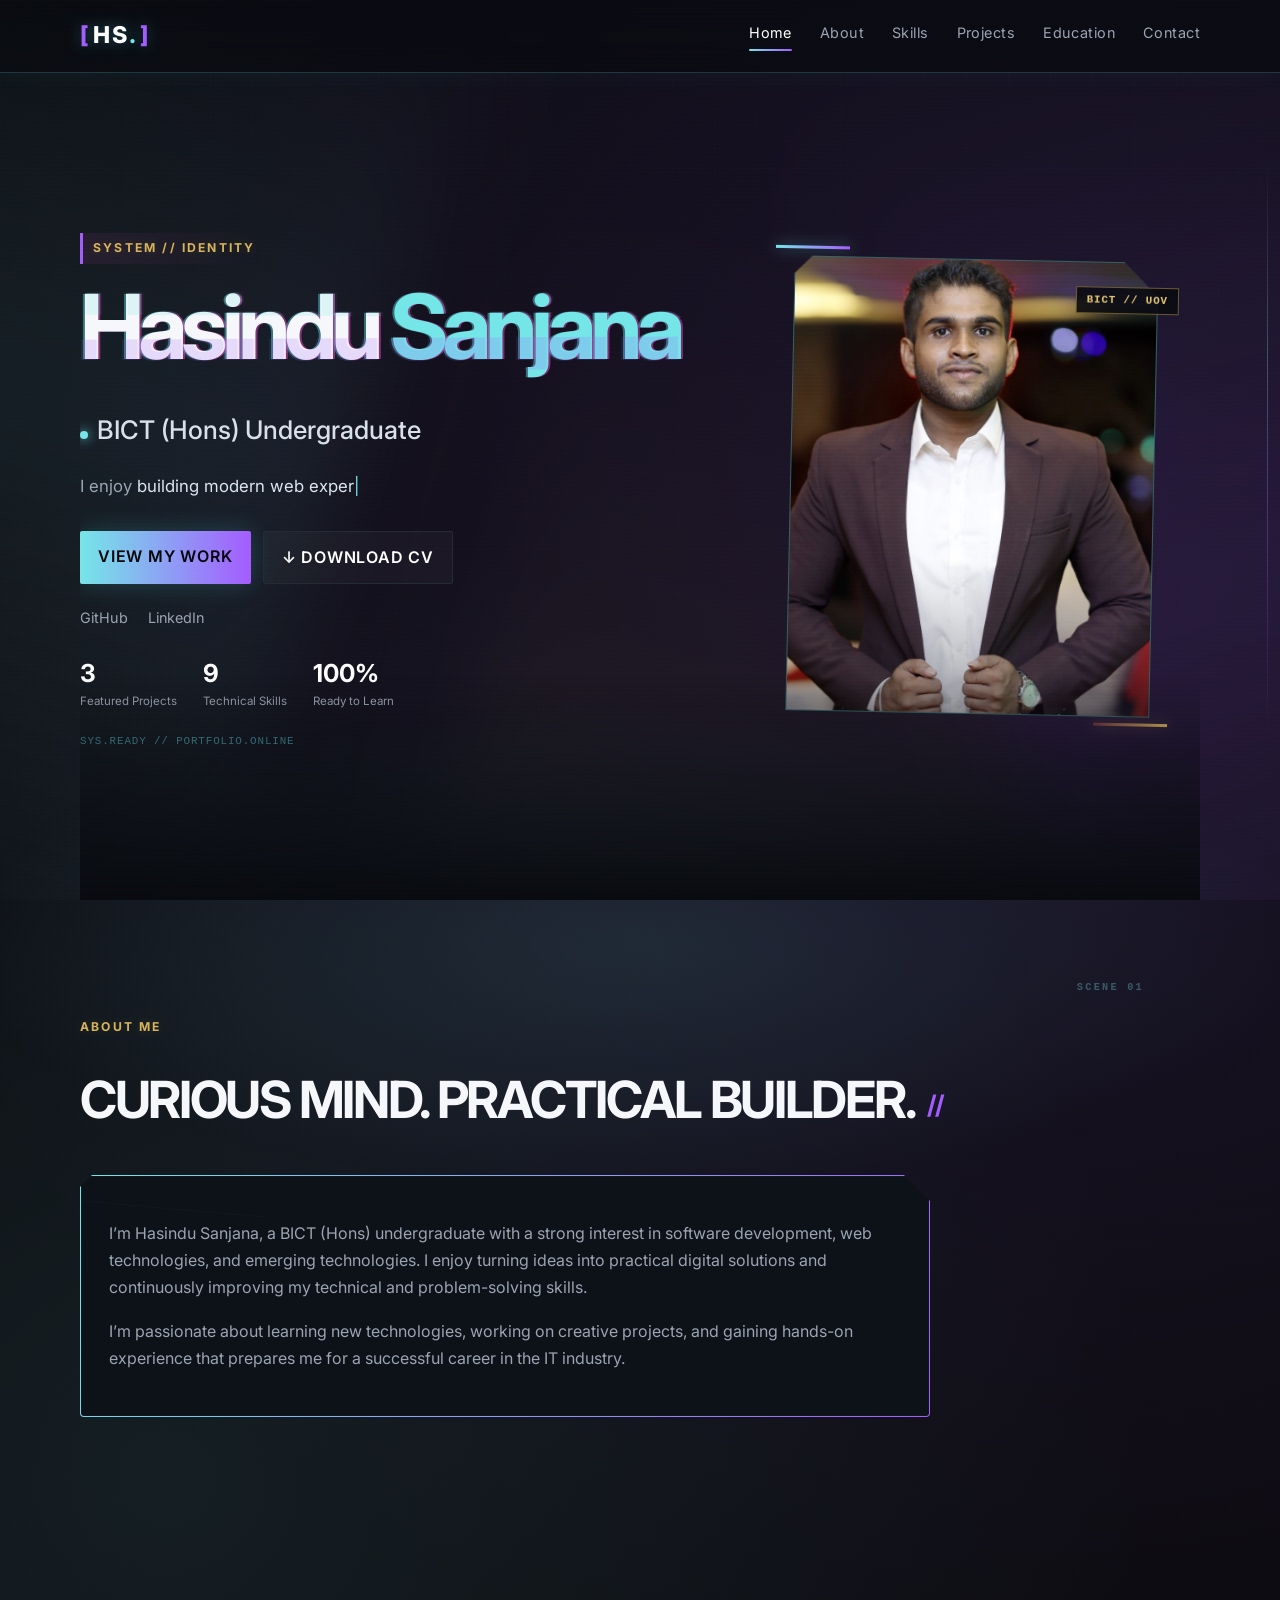
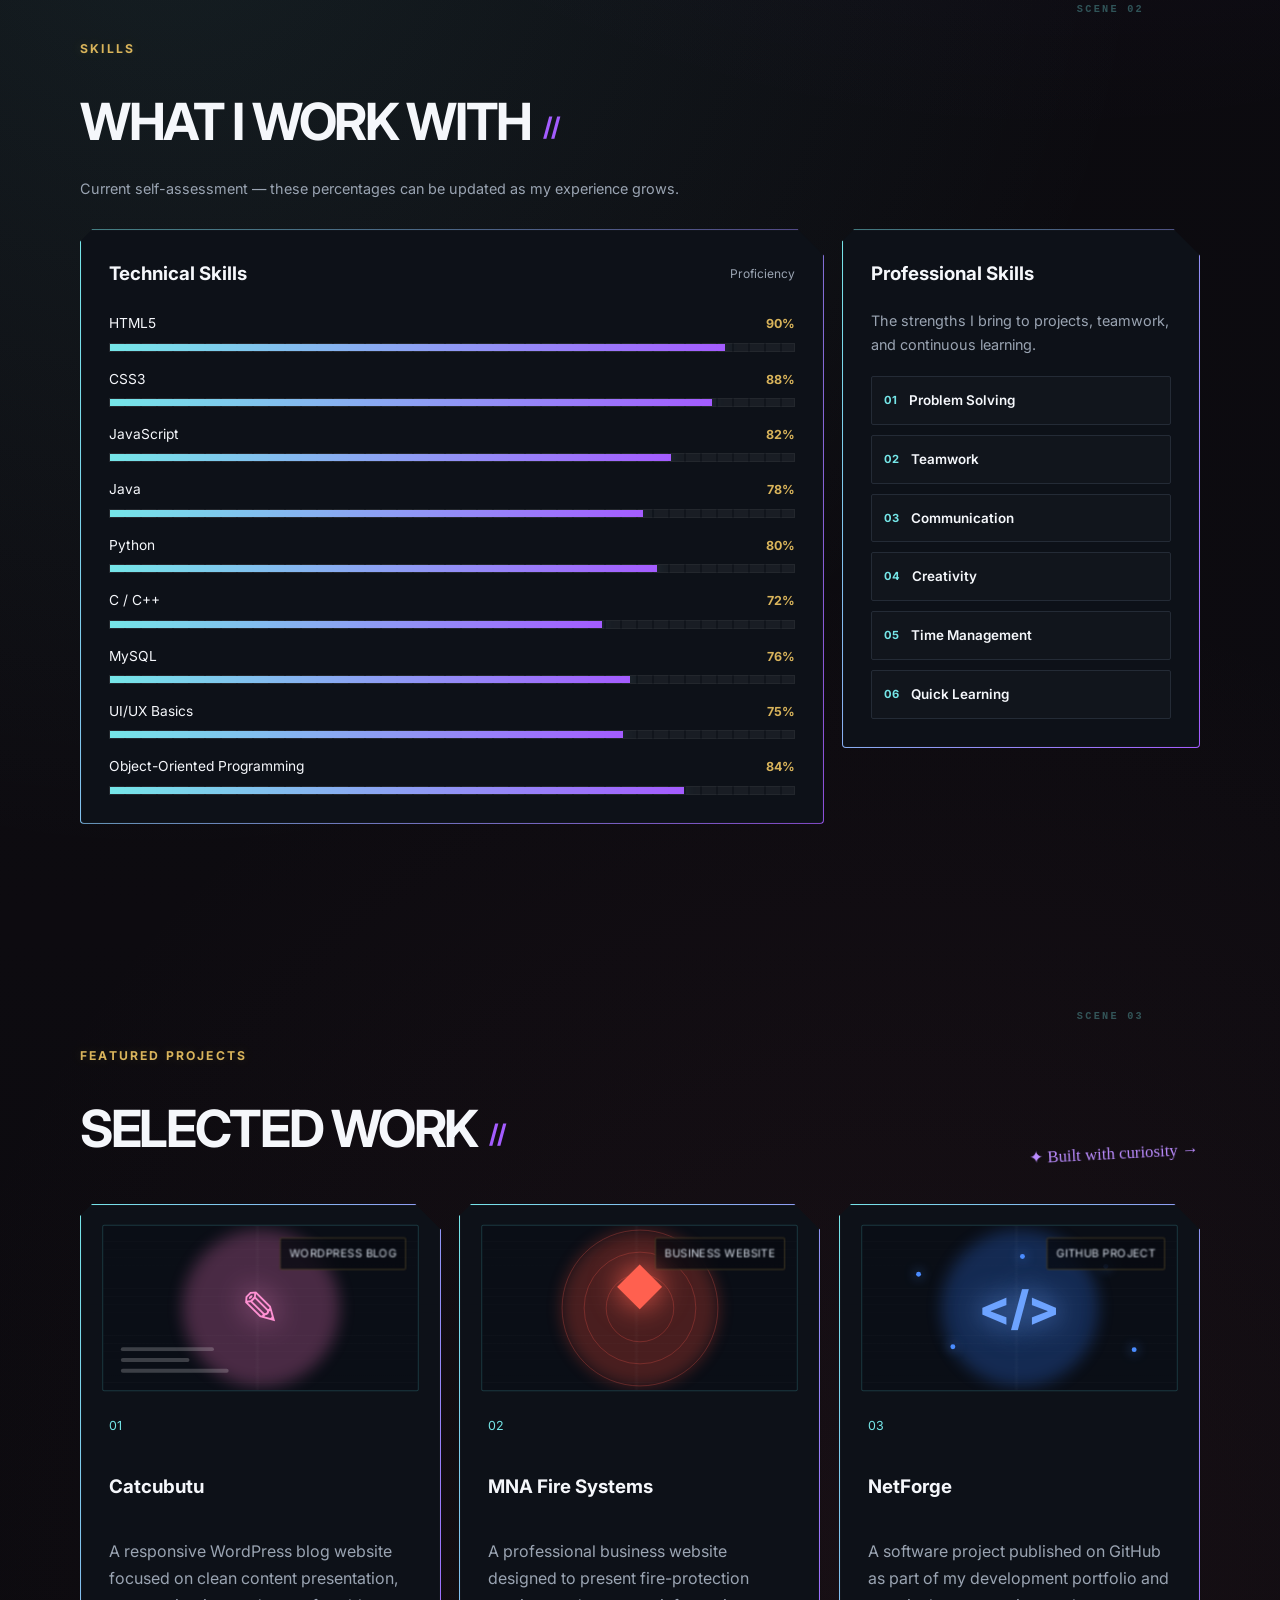
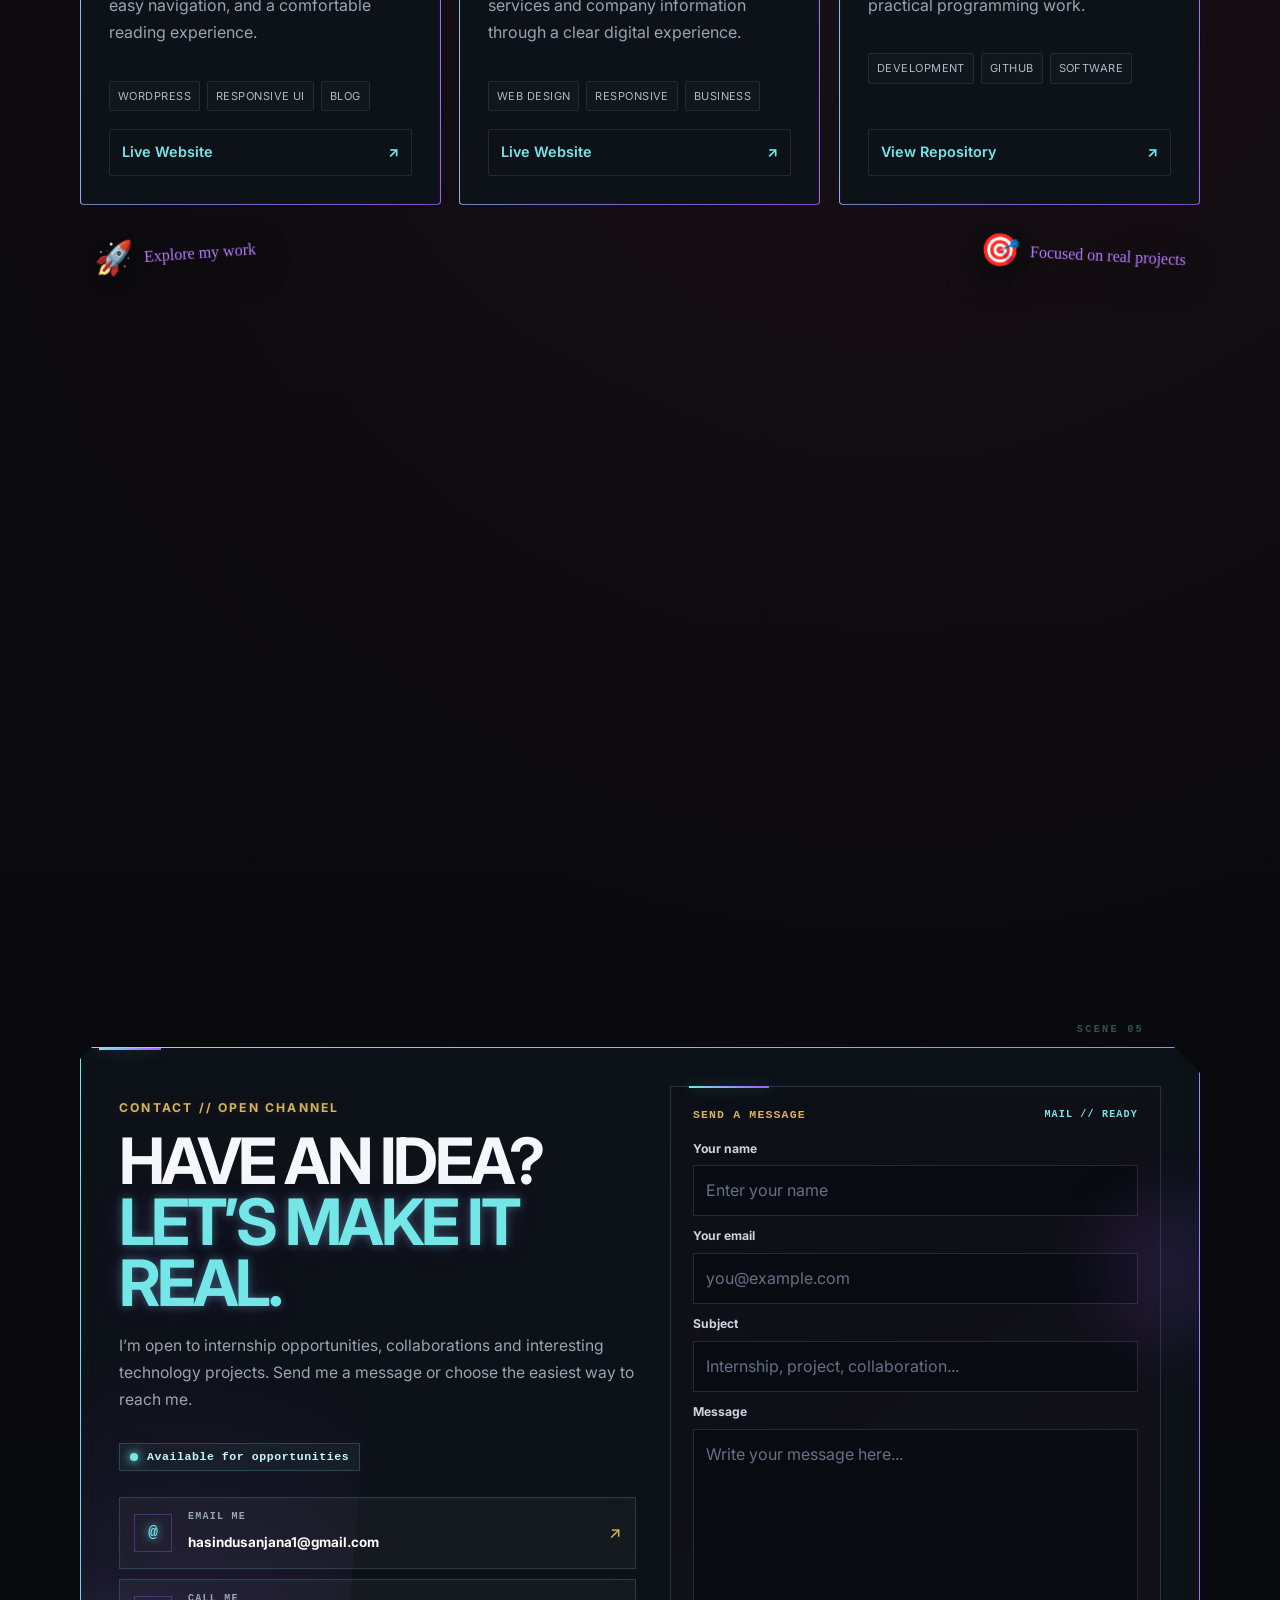
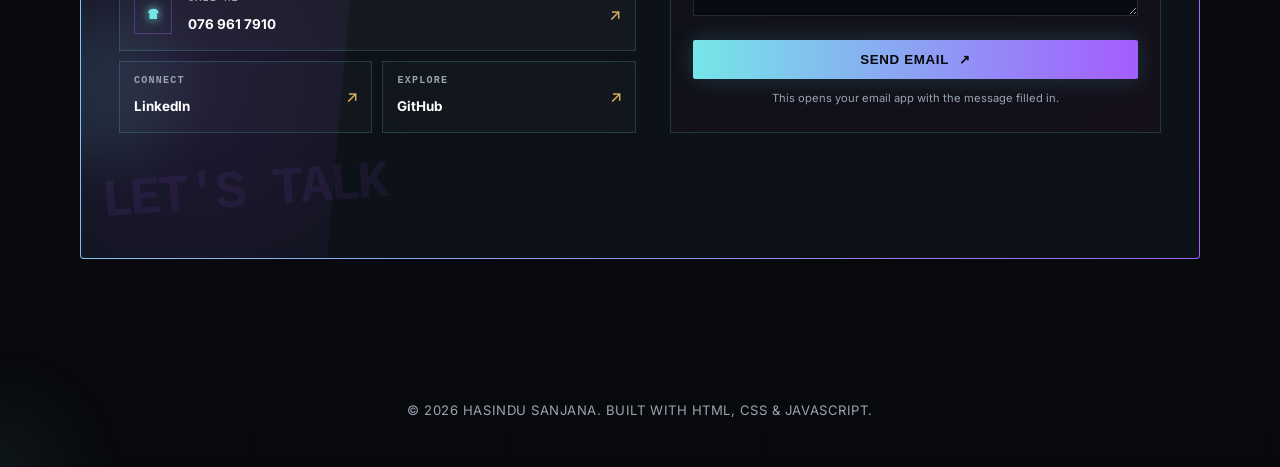
==== commit 80091817: "Add files via upload" ====
--- a/index.html
+++ b/index.html
@@ -10,6 +10,11 @@
 <body>
   <div class="punk-grid" aria-hidden="true"></div>
   <div class="scanlines" aria-hidden="true"></div>
+  <div class="cinematic-lighting" aria-hidden="true">
+    <span class="beam beam-a"></span>
+    <span class="beam beam-b"></span>
+    <span class="beam beam-c"></span>
+  </div>
   <div class="scroll-progress" aria-hidden="true"><span></span></div>
   <header>
     <nav class="nav container">
@@ -51,7 +56,7 @@
         </div></div>
     </section>
 
-    <section id="about" class="section container reveal">
+    <section id="about" data-scene="01" class="section container reveal">
       <p class="eyebrow">ABOUT ME</p><h2 class="section-title">Curious mind. Practical builder.</h2>
       <div class="glass punk-card about">
         <p>I’m Hasindu Sanjana, a BICT (Hons) undergraduate with a strong interest in software development, web technologies, and emerging technologies. I enjoy turning ideas into practical digital solutions and continuously improving my technical and problem-solving skills.</p>
@@ -59,7 +64,7 @@
       </div>
     </section>
 
-    <section id="skills" class="section container reveal">
+    <section id="skills" data-scene="02" class="section container reveal">
       <p class="eyebrow">SKILLS</p>
       <h2 class="section-title">What I work with</h2>
       <p class="skills-note">Current self-assessment — these percentages can be updated as my experience grows.</p>
@@ -134,7 +139,7 @@
       </div>
     </section>
 
-    <section id="projects" class="section container reveal">
+    <section id="projects" data-scene="03" class="section container reveal">
       <div class="project-heading">
         <div>
           <p class="eyebrow">FEATURED PROJECTS</p>
@@ -190,7 +195,7 @@
       </div>
     </section>
 
-    <section id="education" class="section container reveal">
+    <section id="education" data-scene="04" class="section container reveal">
       <p class="eyebrow">EDUCATION</p><h2 class="section-title">Academic journey</h2>
       <article class="glass punk-card education"><div class="dot"></div><div>
         <h3>University of Vavuniya</h3>
@@ -198,14 +203,60 @@
       </div></article>
     </section>
 
-    <section id="contact" class="section container reveal">
-      <div class="contact glass">
-        <p class="eyebrow">CONTACT</p><h2>Let’s build something great.</h2>
-        <p>Have a project, collaboration, or opportunity in mind? Feel free to get in touch.</p>
-        <div class="contact-links">
-          <a href="mailto:hasindusanjana1@gmail.com">hasindusanjana1@gmail.com</a>
-          <a href="tel:+94769617910">076 961 7910</a>
-        </div>
+    <section id="contact" data-scene="05" class="section container reveal">
+      <div class="contact-shell glass punk-card">
+
+        <div class="contact-neon-decor" aria-hidden="true">
+          <span class="neon-line neon-line-1"></span>
+          <span class="neon-line neon-line-2"></span>
+          <span class="neon-orb neon-orb-1"></span>
+          <span class="neon-orb neon-orb-2"></span>
+        </div>
+
+        <div class="contact-copy">
+          <p class="eyebrow">CONTACT // OPEN CHANNEL</p>
+          <h2>Have an idea?<br><span>Let’s make it real.</span></h2>
+          <p class="contact-intro">I’m open to internship opportunities, collaborations and interesting technology projects. Send me a message or choose the easiest way to reach me.</p>
+          <div class="availability"><span></span> Available for opportunities</div>
+
+          <div class="contact-quick-grid">
+            <a class="contact-card" href="mailto:hasindusanjana1@gmail.com">
+              <span class="contact-icon">@</span>
+              <span><small>EMAIL ME</small><strong>hasindusanjana1@gmail.com</strong></span>
+              <b>↗</b>
+            </a>
+            <a class="contact-card" href="tel:+94769617910">
+              <span class="contact-icon">☎</span>
+              <span><small>CALL ME</small><strong>076 961 7910</strong></span>
+              <b>↗</b>
+            </a>
+          </div>
+
+          <div class="contact-social-grid">
+            <a href="https://www.linkedin.com/in/hasindu-sanjana-0719b5343" target="_blank" rel="noopener"><small>CONNECT</small><strong>LinkedIn</strong><b>↗</b></a>
+            <a href="https://github.com/hasindusanjana1-pixel" target="_blank" rel="noopener"><small>EXPLORE</small><strong>GitHub</strong><b>↗</b></a>
+          </div>
+        </div>
+
+        <form id="contact-form" class="contact-form" novalidate>
+          <div class="form-topline"><span>SEND A MESSAGE</span><small>MAIL // READY</small></div>
+          <label for="contact-name">Your name</label>
+          <input id="contact-name" name="name" type="text" placeholder="Enter your name" required>
+
+          <label for="contact-email">Your email</label>
+          <input id="contact-email" name="email" type="email" placeholder="you@example.com" required>
+
+          <label for="contact-subject">Subject</label>
+          <input id="contact-subject" name="subject" type="text" placeholder="Internship, project, collaboration..." required>
+
+          <label for="contact-message">Message</label>
+          <textarea id="contact-message" name="message" rows="6" placeholder="Write your message here..." required></textarea>
+
+          <button class="btn primary contact-submit" type="submit">Send Email <span>↗</span></button>
+          <p id="contact-status" class="contact-status" aria-live="polite">This opens your email app with the message filled in.</p>
+        </form>
+
+        <div class="contact-deco" aria-hidden="true"><span>LET'S TALK</span></div>
       </div>
     </section>
   </main>
--- a/style.css
+++ b/style.css
@@ -559,3 +559,559 @@
 .punk-card{background:linear-gradient(135deg,rgba(20,19,25,.96),rgba(10,12,17,.96)),linear-gradient(90deg,rgba(111,52,64,.08),transparent)}
 .floating-badge{border-color:rgba(217,180,91,.28)}
 @media(max-width:800px){.profile-photo-wrap{width:min(330px,86vw);margin-top:20px}.photo-tag{right:0}}
+
+
+/* Eye-catching contact section + email form */
+.contact-shell{position:relative;display:grid;grid-template-columns:1fr .95fr;gap:34px;padding:38px;overflow:hidden}
+.contact-copy h2{font-size:clamp(2.4rem,5vw,4.7rem);line-height:.95;letter-spacing:-.055em;margin:8px 0 20px;text-transform:uppercase}
+.contact-copy h2 span{color:var(--punk-cyan);text-shadow:0 0 22px rgba(117,230,232,.22)}
+.contact-intro{max-width:620px;color:var(--muted);font-size:.98rem}
+.availability{display:inline-flex;align-items:center;gap:9px;margin:14px 0 22px;padding:7px 10px;border:1px solid rgba(117,230,232,.2);background:rgba(117,230,232,.05);font:700 .72rem/1 monospace;letter-spacing:.05em;color:#c9f8f8}
+.availability span{width:8px;height:8px;border-radius:50%;background:#75e6e8;box-shadow:0 0 12px #75e6e8;animation:pulseDot 1.6s infinite}
+.contact-quick-grid{display:grid;gap:10px;margin-top:4px}
+.contact-card{display:grid;grid-template-columns:42px 1fr auto;gap:12px;align-items:center;padding:13px 14px;border:1px solid rgba(255,255,255,.12);background:rgba(255,255,255,.035);color:white;text-decoration:none;transition:.22s transform,.22s border-color,.22s background}
+.contact-card:hover{transform:translateX(5px);border-color:rgba(117,230,232,.48);background:rgba(117,230,232,.055)}
+.contact-icon{display:grid;place-items:center;width:38px;height:38px;border:1px solid rgba(164,92,255,.35);color:#75e6e8;font:800 1rem/1 monospace}
+.contact-card small,.contact-social-grid small{display:block;color:var(--muted);font:700 .63rem/1.2 monospace;letter-spacing:.12em;margin-bottom:5px}
+.contact-card strong,.contact-social-grid strong{font-size:.84rem;overflow-wrap:anywhere}
+.contact-card b,.contact-social-grid b{color:var(--punk-yellow);font-weight:500}
+.contact-social-grid{display:grid;grid-template-columns:1fr 1fr;gap:10px;margin-top:10px}
+.contact-social-grid a{position:relative;padding:13px 14px;border:1px solid rgba(255,255,255,.12);background:rgba(255,255,255,.025);color:white;text-decoration:none;transition:.22s}
+.contact-social-grid a b{position:absolute;right:13px;top:50%;transform:translateY(-50%)}
+.contact-social-grid a:hover{border-color:rgba(164,92,255,.5);transform:translateY(-3px)}
+.contact-form{position:relative;padding:22px;border:1px solid rgba(164,92,255,.24);background:linear-gradient(145deg,rgba(12,15,22,.9),rgba(22,16,27,.8));box-shadow:inset 0 0 30px rgba(164,92,255,.025)}
+.contact-form::before{content:"";position:absolute;top:-1px;left:18px;width:80px;height:2px;background:linear-gradient(90deg,#75e6e8,#a45cff);box-shadow:0 0 14px rgba(117,230,232,.35)}
+.form-topline{display:flex;justify-content:space-between;align-items:center;margin-bottom:18px;font:700 .72rem/1 monospace;letter-spacing:.1em;color:#d9b45b}
+.form-topline small{color:#75e6e8;font-size:.63rem}
+.contact-form label{display:block;margin:10px 0 6px;color:#cbd5e1;font-size:.76rem;font-weight:700}
+.contact-form input,.contact-form textarea{width:100%;border:1px solid rgba(255,255,255,.12);background:#080b11;color:white;padding:11px 12px;font:inherit;outline:none;transition:.2s border-color,.2s box-shadow}
+.contact-form textarea{resize:vertical;min-height:130px}
+.contact-form input:focus,.contact-form textarea:focus{border-color:rgba(117,230,232,.65);box-shadow:0 0 0 3px rgba(117,230,232,.07)}
+.contact-form input::placeholder,.contact-form textarea::placeholder{color:#667085}
+.contact-submit{width:100%;display:flex;justify-content:center;gap:10px;align-items:center;margin-top:16px;cursor:pointer}
+.contact-status{margin:10px 0 0;color:var(--muted);font-size:.7rem;text-align:center}
+.contact-status.error{color:#ff9bb0}.contact-status.success{color:#75e6e8}
+.contact-deco{position:absolute;right:18px;bottom:9px;pointer-events:none;opacity:.09;font:800 3.3rem/1 monospace;letter-spacing:-.06em;color:#a45cff;transform:rotate(-4deg)}
+@media(max-width:850px){.contact-shell{grid-template-columns:1fr;padding:26px}.contact-copy h2{font-size:clamp(2.2rem,10vw,4rem)}}
+@media(max-width:520px){.contact-social-grid{grid-template-columns:1fr}.contact-shell{padding:20px}.contact-form{padding:18px}.contact-deco{display:none}}
+
+
+/* ==============================
+   Neon Contact Section Upgrade
+   ============================== */
+
+#contact{
+  position:relative;
+}
+
+#contact .contact-shell{
+  position:relative;
+  isolation:isolate;
+  overflow:hidden;
+  border:1px solid rgba(117,230,232,.35);
+  box-shadow:
+    0 0 0 1px rgba(164,92,255,.10),
+    0 0 28px rgba(117,230,232,.10),
+    0 0 70px rgba(164,92,255,.08),
+    inset 0 0 28px rgba(117,230,232,.025);
+}
+
+#contact .contact-shell::after{
+  content:"";
+  position:absolute;
+  inset:0;
+  pointer-events:none;
+  z-index:0;
+  background:
+    radial-gradient(circle at 14% 18%, rgba(117,230,232,.10), transparent 28%),
+    radial-gradient(circle at 86% 74%, rgba(164,92,255,.12), transparent 30%);
+}
+
+#contact .contact-copy,
+#contact .contact-actions,
+#contact .contact-deco{
+  position:relative;
+  z-index:2;
+}
+
+.contact-neon-decor{
+  position:absolute;
+  inset:0;
+  pointer-events:none;
+  z-index:1;
+}
+
+.neon-line{
+  position:absolute;
+  display:block;
+  height:3px;
+  border-radius:999px;
+  filter:drop-shadow(0 0 8px currentColor) drop-shadow(0 0 16px currentColor);
+  opacity:.9;
+}
+
+.neon-line-1{
+  width:38%;
+  left:-3%;
+  top:7%;
+  color:#75e6e8;
+  background:linear-gradient(90deg,transparent,#75e6e8 18%,#75e6e8 82%,transparent);
+  animation:neonPulseCyan 2.8s ease-in-out infinite;
+}
+
+.neon-line-2{
+  width:34%;
+  right:-2%;
+  bottom:8%;
+  color:#a45cff;
+  background:linear-gradient(90deg,transparent,#a45cff 18%,#d9b45b 82%,transparent);
+  animation:neonPulseViolet 3.2s ease-in-out infinite;
+}
+
+.neon-orb{
+  position:absolute;
+  width:150px;
+  height:150px;
+  border-radius:50%;
+  filter:blur(30px);
+  opacity:.16;
+}
+
+.neon-orb-1{
+  left:-55px;
+  bottom:12%;
+  background:#75e6e8;
+  animation:orbFloatOne 6s ease-in-out infinite;
+}
+
+.neon-orb-2{
+  right:-45px;
+  top:18%;
+  background:#a45cff;
+  animation:orbFloatTwo 7s ease-in-out infinite;
+}
+
+#contact .contact-card,
+#contact .contact-social-grid a,
+#contact .contact-form{
+  position:relative;
+  border-color:rgba(117,230,232,.18);
+  box-shadow:inset 0 0 18px rgba(117,230,232,.02);
+  transition:
+    transform .25s ease,
+    border-color .25s ease,
+    box-shadow .25s ease,
+    background .25s ease;
+}
+
+#contact .contact-card:hover,
+#contact .contact-social-grid a:hover,
+#contact .contact-form:focus-within{
+  border-color:rgba(117,230,232,.55);
+  box-shadow:
+    0 0 18px rgba(117,230,232,.10),
+    0 0 32px rgba(164,92,255,.08),
+    inset 0 0 18px rgba(117,230,232,.04);
+}
+
+#contact .contact-card:hover,
+#contact .contact-social-grid a:hover{
+  transform:translateY(-3px);
+}
+
+#contact .contact-icon{
+  color:#75e6e8;
+  text-shadow:
+    0 0 8px rgba(117,230,232,.8),
+    0 0 18px rgba(117,230,232,.45);
+}
+
+#contact h2 span{
+  color:#75e6e8;
+  text-shadow:
+    0 0 10px rgba(117,230,232,.35),
+    0 0 28px rgba(164,92,255,.18);
+}
+
+#contact .availability span{
+  box-shadow:
+    0 0 8px #75e6e8,
+    0 0 18px rgba(117,230,232,.55);
+}
+
+#contact input:focus,
+#contact textarea:focus{
+  outline:none;
+  border-color:#75e6e8;
+  box-shadow:
+    0 0 0 1px rgba(117,230,232,.15),
+    0 0 14px rgba(117,230,232,.14);
+}
+
+#contact .send-email-btn{
+  box-shadow:
+    0 0 16px rgba(117,230,232,.16),
+    0 0 28px rgba(164,92,255,.10);
+}
+
+#contact .send-email-btn:hover{
+  box-shadow:
+    0 0 22px rgba(117,230,232,.26),
+    0 0 38px rgba(164,92,255,.16);
+}
+
+@keyframes neonPulseCyan{
+  0%,100%{opacity:.45;filter:drop-shadow(0 0 6px currentColor) drop-shadow(0 0 14px currentColor)}
+  50%{opacity:1;filter:drop-shadow(0 0 10px currentColor) drop-shadow(0 0 24px currentColor)}
+}
+
+@keyframes neonPulseViolet{
+  0%,100%{opacity:.5;filter:drop-shadow(0 0 6px currentColor) drop-shadow(0 0 14px currentColor)}
+  50%{opacity:1;filter:drop-shadow(0 0 10px currentColor) drop-shadow(0 0 24px currentColor)}
+}
+
+@keyframes orbFloatOne{
+  0%,100%{transform:translate(0,0)}
+  50%{transform:translate(18px,-10px)}
+}
+
+@keyframes orbFloatTwo{
+  0%,100%{transform:translate(0,0)}
+  50%{transform:translate(-15px,12px)}
+}
+
+@media(max-width:800px){
+  .neon-line-1{width:58%}
+  .neon-line-2{width:52%}
+  .neon-orb{width:110px;height:110px}
+}
+
+@media(prefers-reduced-motion:reduce){
+  .neon-line,
+  .neon-orb{
+    animation:none!important;
+  }
+}
+
+
+/* Contact section: moving neon border around the whole section */
+#contact .contact-shell{
+  position:relative;
+  overflow:hidden;
+  border:1px solid transparent !important;
+  background:
+    linear-gradient(#0d1118,#0d1118) padding-box,
+    linear-gradient(
+      120deg,
+      #75e6e8,
+      #a45cff,
+      #d9b45b,
+      #75e6e8
+    ) border-box !important;
+  background-size:100% 100%, 320% 320% !important;
+  animation:contactBorderFlow 5.5s linear infinite !important;
+  box-shadow:
+    0 0 20px rgba(117,230,232,.10),
+    0 0 45px rgba(164,92,255,.08),
+    inset 0 0 24px rgba(117,230,232,.025);
+}
+
+/* Remove the stationary neon bars so the moving border is the main effect */
+#contact .contact-neon-decor .neon-line{
+  display:none;
+}
+
+/* Keep only a very soft background glow inside */
+#contact .contact-neon-decor .neon-orb{
+  opacity:.10;
+}
+
+@keyframes contactBorderFlow{
+  0%{
+    background-position:0 0,0% 50%;
+    box-shadow:
+      0 0 16px rgba(117,230,232,.10),
+      0 0 34px rgba(164,92,255,.06),
+      inset 0 0 24px rgba(117,230,232,.025);
+  }
+  50%{
+    background-position:0 0,100% 50%;
+    box-shadow:
+      0 0 22px rgba(164,92,255,.12),
+      0 0 46px rgba(217,180,91,.06),
+      inset 0 0 24px rgba(164,92,255,.025);
+  }
+  100%{
+    background-position:0 0,0% 50%;
+    box-shadow:
+      0 0 16px rgba(117,230,232,.10),
+      0 0 34px rgba(164,92,255,.06),
+      inset 0 0 24px rgba(117,230,232,.025);
+  }
+}
+
+@media(prefers-reduced-motion:reduce){
+  #contact .contact-shell{
+    animation:none !important;
+  }
+}
+
+
+/* =========================================================
+   CINEMATIC SCROLL EXPERIENCE
+   Inspired by premium product-launch pages, but original.
+   ========================================================= */
+
+html{
+  scroll-snap-type:y proximity;
+}
+
+main > section{
+  scroll-snap-align:start;
+  position:relative;
+}
+
+.cinematic-lighting{
+  position:fixed;
+  inset:0;
+  pointer-events:none;
+  z-index:-2;
+  overflow:hidden;
+}
+
+.beam{
+  position:absolute;
+  display:block;
+  width:42vw;
+  height:120vh;
+  opacity:.09;
+  filter:blur(42px);
+  transform:rotate(18deg);
+  will-change:transform;
+}
+
+.beam-a{
+  left:-15vw;
+  top:-15vh;
+  background:linear-gradient(180deg,transparent,#75e6e8,transparent);
+}
+
+.beam-b{
+  right:-18vw;
+  top:5vh;
+  background:linear-gradient(180deg,transparent,#a45cff,transparent);
+  transform:rotate(-16deg);
+}
+
+.beam-c{
+  left:35vw;
+  bottom:-55vh;
+  background:linear-gradient(180deg,transparent,#d9b45b,transparent);
+  opacity:.045;
+}
+
+/* Section scene number */
+main > section[data-scene]::before{
+  content:"SCENE " attr(data-scene);
+  position:absolute;
+  top:82px;
+  right:5%;
+  z-index:0;
+  font:700 .64rem/1 monospace;
+  letter-spacing:.22em;
+  color:rgba(117,230,232,.33);
+}
+
+/* Cinematic reveal states */
+.cinematic-reveal{
+  opacity:0;
+  transform:translateY(70px) scale(.975);
+  filter:blur(8px);
+  transition:
+    opacity 1s cubic-bezier(.2,.7,.2,1),
+    transform 1.1s cubic-bezier(.2,.7,.2,1),
+    filter 1s ease;
+}
+
+.cinematic-reveal.cinematic-show{
+  opacity:1;
+  transform:translateY(0) scale(1);
+  filter:blur(0);
+}
+
+/* stagger children */
+.cinematic-reveal.cinematic-show .section-title,
+.cinematic-reveal.cinematic-show .eyebrow,
+.cinematic-reveal.cinematic-show .glass,
+.cinematic-reveal.cinematic-show .project{
+  animation:cinematicChildIn .9s cubic-bezier(.2,.7,.2,1) both;
+}
+
+.cinematic-reveal.cinematic-show .section-title{animation-delay:.05s}
+.cinematic-reveal.cinematic-show .glass:nth-of-type(1){animation-delay:.12s}
+.cinematic-reveal.cinematic-show .glass:nth-of-type(2){animation-delay:.2s}
+.cinematic-reveal.cinematic-show .project:nth-child(1){animation-delay:.1s}
+.cinematic-reveal.cinematic-show .project:nth-child(2){animation-delay:.2s}
+.cinematic-reveal.cinematic-show .project:nth-child(3){animation-delay:.3s}
+
+@keyframes cinematicChildIn{
+  from{opacity:0;transform:translateY(28px)}
+  to{opacity:1;transform:none}
+}
+
+/* Hero becomes more immersive */
+.hero{
+  perspective:1200px;
+  overflow:hidden;
+}
+
+.hero-copy,
+.hero-art{
+  will-change:transform,opacity;
+}
+
+.hero::after{
+  content:"";
+  position:absolute;
+  inset:auto 0 0;
+  height:25vh;
+  background:linear-gradient(transparent,var(--bg));
+  pointer-events:none;
+}
+
+.profile-photo-wrap{
+  transition:transform .18s linear;
+}
+
+/* large moving highlight over cards */
+.punk-card::after{
+  content:"";
+  position:absolute;
+  inset:-40%;
+  pointer-events:none;
+  z-index:0;
+  background:
+    linear-gradient(
+      115deg,
+      transparent 38%,
+      rgba(117,230,232,.05) 47%,
+      rgba(255,255,255,.10) 50%,
+      rgba(164,92,255,.05) 53%,
+      transparent 62%
+    );
+  transform:translateX(-75%) rotate(5deg);
+  transition:transform 1.3s cubic-bezier(.2,.7,.2,1);
+}
+
+.punk-card:hover::after{
+  transform:translateX(75%) rotate(5deg);
+}
+
+/* scroll-reactive side rail */
+body::after{
+  content:"";
+  position:fixed;
+  right:12px;
+  top:18vh;
+  width:1px;
+  height:64vh;
+  z-index:40;
+  pointer-events:none;
+  background:linear-gradient(
+    transparent,
+    rgba(117,230,232,.30),
+    rgba(164,92,255,.30),
+    transparent
+  );
+}
+
+/* titles get subtle expansion on reveal */
+.section-title{
+  transform-origin:left center;
+}
+
+.cinematic-show .section-title{
+  animation:titleTrack .9s cubic-bezier(.2,.7,.2,1) both;
+}
+
+@keyframes titleTrack{
+  from{letter-spacing:.08em;opacity:0}
+  to{letter-spacing:-.045em;opacity:1}
+}
+
+/* Project cards feel like product feature panels */
+#projects .project{
+  min-height:520px;
+  display:flex;
+  flex-direction:column;
+}
+
+#projects .project-link{
+  margin-top:auto;
+}
+
+#projects .project-visual{
+  transform:scale(.98);
+  transition:transform .7s cubic-bezier(.2,.7,.2,1),filter .7s ease;
+}
+
+#projects .project:hover .project-visual{
+  transform:scale(1.035);
+  filter:brightness(1.12);
+}
+
+/* Contact gets dramatic entrance without changing existing moving neon border */
+#contact .contact-shell{
+  transform-origin:center;
+}
+
+#contact.cinematic-show .contact-shell{
+  animation:contactSceneIn 1.15s cubic-bezier(.2,.7,.2,1) both;
+}
+
+@keyframes contactSceneIn{
+  from{opacity:0;transform:scale(.95) translateY(45px)}
+  to{opacity:1;transform:scale(1) translateY(0)}
+}
+
+/* animated background horizon */
+body::before{
+  content:"";
+  position:fixed;
+  left:-10vw;
+  right:-10vw;
+  bottom:-35vh;
+  height:60vh;
+  pointer-events:none;
+  z-index:-2;
+  background:radial-gradient(ellipse at center,rgba(117,230,232,.10),transparent 65%);
+  animation:horizonGlow 7s ease-in-out infinite;
+}
+
+@keyframes horizonGlow{
+  0%,100%{opacity:.35;transform:scaleX(.95)}
+  50%{opacity:.7;transform:scaleX(1.05)}
+}
+
+@media(max-width:800px){
+  html{scroll-snap-type:none}
+  .beam{opacity:.045}
+  main > section[data-scene]::before{top:58px;right:7%}
+  .cinematic-reveal{transform:translateY(38px)}
+  body::after{display:none}
+  #projects .project{min-height:auto}
+}
+
+@media(prefers-reduced-motion:reduce){
+  .cinematic-reveal,
+  .cinematic-reveal.cinematic-show{
+    opacity:1!important;
+    transform:none!important;
+    filter:none!important;
+  }
+
+  .beam,
+  body::before{
+    animation:none!important;
+  }
+}
